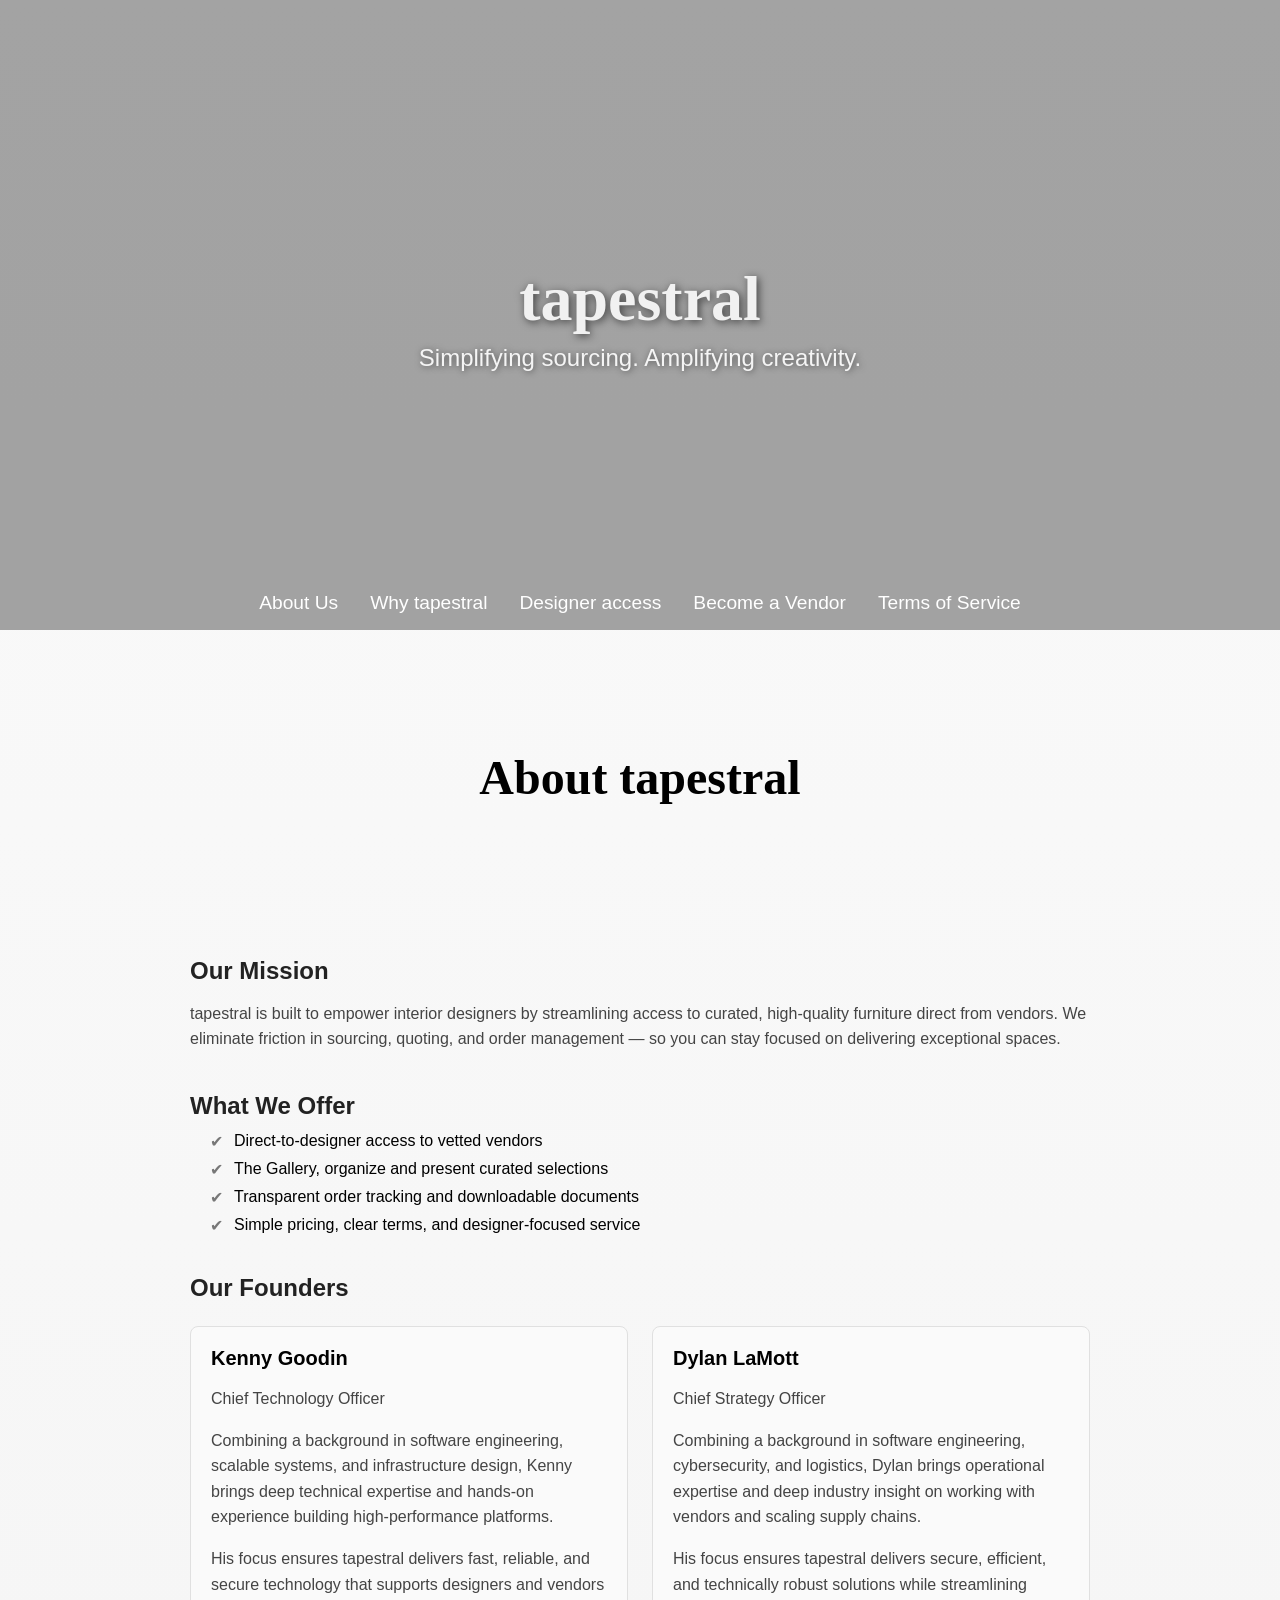
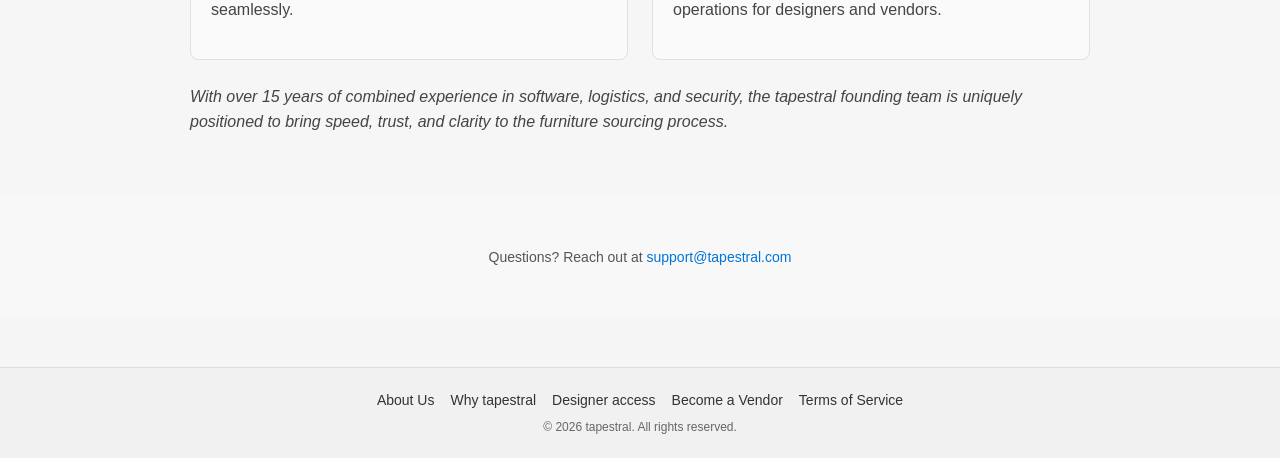
==== about.html @ 0d07706e "update to brand image" ====
<!DOCTYPE html>
<html lang="en">

<head>
    <!-- Google tag (gtag.js) -->
    <script async src="https://www.googletagmanager.com/gtag/js?id=G-4TVK733BFR"></script>
    <script>
        window.dataLayer = window.dataLayer || [];
        function gtag() { dataLayer.push(arguments); }
        gtag('js', new Date());

        gtag('config', 'G-4TVK733BFR');
    </script>
    <title>About Us – tapestral</title>
    <meta charset="UTF-8">
    <meta name="viewport" content="width=device-width, initial-scale=1.0">

    <meta name="description"
        content="Learn more about tapestral’s mission, vision, and the team building a better way for interior designers to source products directly from trusted vendors.">
    <meta name="keywords"
        content="About tapestral, interior design platform, design sourcing, our mission, design startup">
    <meta name="author" content="tapestral">
    <meta name="robots" content="all">
    <link rel="canonical" href="https://tapestral.com/about.html">
    <link rel="icon" href="https://www.tapestral.com/images/favicon.ico">

    <!-- Open Graph -->
    <meta property="og:type" content="website">
    <meta property="og:title" content="About Us – tapestral">
    <meta property="og:description"
        content="We’re building a better sourcing experience for interior designers. Get to know our vision and values.">
    <meta property="og:url" content="https://tapestral.com/about.html">
    <meta property="og:image" content="https://tapestral.com/images/tapestral_brand.png">

    <!-- Twitter -->
    <meta name="twitter:card" content="summary_large_image">
    <meta name="twitter:title" content="About Us – tapestral">
    <meta name="twitter:description" content="We’re building a better sourcing experience for interior designers.">
    <meta name="twitter:image" content="https://tapestral.com/images/tapestral_brand.png">
    <style>
        body {
            font-family: 'Inter', sans-serif;
            margin: 0;
            padding: 0;
            overflow-x: hidden;
        }

        .site-wrapper {
            min-height: 100vh;
            background: linear-gradient(180deg, #fafafa 0%, #f5f5f5 100%);
        }

        main {
            padding-top: 0;
        }

        /* Hero Section */
        .hero-header {
            position: relative;
            height: 70vh;
            background-image: url("images/tapestral_hero_8.png");
            background-size: cover;
            background-position: center;
            background-repeat: no-repeat;
            display: flex;
            justify-content: center;
            align-items: center;
            text-align: center;
        }

        .hero-header::before {
            content: '';
            position: absolute;
            inset: 0;
            background: rgba(0, 0, 0, 0.35);
            z-index: 1;
        }

        .hero-overlay {
            position: relative;
            z-index: 2;
            width: 100%;
            height: 100%;
            display: flex;
            flex-direction: column;
            justify-content: space-between;
            align-items: center;
            padding: 2rem;
            color: white;
            text-align: center;
        }

        .hero-center {
            display: flex;
            flex-direction: column;
            align-items: center;
            justify-content: center;
            flex-grow: 1;
        }

        .hero-title {
            font-family: 'Playfair Display', serif;
            font-size: 4rem;
            font-weight: bold;
            margin-bottom: 0.5rem;
            text-shadow: 2px 2px 8px rgba(0, 0, 0, 0.6);
            color: #f1f1f1;
        }

        .hero-subtitle {
            font-size: 1.5rem;
            font-weight: 400;
            margin: 0;
            color: #f5f5f5;
            text-shadow: 1px 1px 6px rgba(0, 0, 0, 0.5);
            max-width: 800px;
        }

        .hero-title a {
            color: inherit;
            text-decoration: none;
        }

        .hero-title a {
            color: inherit;
            text-decoration: none;
        }

        /* Desktop Nav */
        .hero-nav {
            display: flex;
            gap: 2rem;
            margin-bottom: 1rem;
        }

        .hero-nav a {
            color: white;
            text-decoration: none;
            font-size: 1.2rem;
            font-weight: 500;
            transition: color 0.3s ease;
        }

        .hero-nav a:hover {
            text-decoration: underline;
            color: #ffcc00;
        }

        .hamburger {
            display: none;
            position: absolute;
            top: 2rem;
            right: 2rem;
            width: 28px;
            height: 28px;
            cursor: pointer;
            z-index: 3;
            background: transparent;
            border: none;
            padding: 0;
        }

        .hamburger span {
            position: absolute;
            left: 0;
            width: 100%;
            height: 4px;
            background: white;
            border-radius: 2px;
            transform-origin: center;
            transition: all 0.3s ease;
        }

        .hamburger span:nth-child(1) {
            top: 8px;
        }

        .hamburger span:nth-child(2) {
            top: 16px;
        }

        .hamburger span:nth-child(3) {
            top: 24px;
        }

        .hamburger.active span:nth-child(1) {
            top: 16px;
            transform: rotate(45deg);
        }

        .hamburger.active span:nth-child(2) {
            opacity: 0;
        }

        .hamburger.active span:nth-child(3) {
            top: 16px;
            transform: rotate(-45deg);
        }


        .mobile-nav {
            flex-direction: column;
            position: absolute;
            top: 80px;
            right: 24px;
            background: white;
            padding: 1rem;
            border-radius: 8px;
            box-shadow: 0 4px 12px rgba(0, 0, 0, 0.2);
            z-index: 3;
            max-height: 0;
            overflow: hidden;
            opacity: 0;
            transform: translateY(-10px);
            transition: all 0.3s ease;
            display: flex;
            flex-direction: column;
            gap: 1rem;
        }

        .mobile-nav.open {
            max-height: 500px;
            opacity: 1;
            transform: translateY(0);
        }

        .mobile-nav a {
            color: black;
            text-decoration: none;
            padding: 0.5rem 0;
            font-weight: 500;
        }

        .mobile-nav a:hover {
            text-decoration: underline;
        }

        /* Responsive */
        @media (max-width: 768px) {
            .hero-nav {
                display: none;
            }

            .hamburger {
                display: block;
            }
        }

        /* Footer */
        .footer {
            background-color: #f1f1f1;
            color: #333;
            padding: 24px 16px;
            border-top: 1px solid #ddd;
            margin-top: 48px;
        }

        .footer-content {
            max-width: 1200px;
            margin: 0 auto;
            display: flex;
            flex-direction: column;
            align-items: center;
            text-align: center;
            gap: 12px;
        }

        .footer-links {
            display: flex;
            flex-wrap: wrap;
            gap: 16px;
            justify-content: center;
        }

        .footer-links a {
            color: #333;
            text-decoration: none;
            font-size: 14px;
        }

        .footer-links a:hover {
            text-decoration: underline;
        }

        .footer-copy {
            font-size: 12px;
            color: #666;
        }

        .about-hero {
            padding: 80px 20px;
            text-align: center;
            position: relative;
        }

        .about-hero::before {
            content: '';
            position: absolute;
            inset: 0;
            z-index: 1;
        }

        .about-title {
            position: relative;
            z-index: 2;
            font-family: 'Playfair Display', serif;
            font-size: 48px;
            margin-bottom: 12px;
        }

        .about-tagline {
            position: relative;
            z-index: 2;
            font-size: 18px;
            font-weight: 300;
        }

        .about-content {
            max-width: 900px;
            margin: 60px auto;
            padding: 0 16px;
        }

        .about-text h2 {
            font-size: 24px;
            margin-top: 40px;
            margin-bottom: 12px;
            font-weight: 600;
            color: #222;
        }

        .about-text p {
            font-size: 16px;
            line-height: 1.6;
            color: #444;
        }

        .about-text ul {
            margin-top: 12px;
            padding-left: 20px;
            list-style: none;
        }

        .about-text ul li {
            position: relative;
            padding-left: 24px;
            margin-bottom: 10px;
        }

        .about-text ul li::before {
            content: '✔';
            position: absolute;
            left: 0;
            color: #777;
        }

        .founder-cards {
            display: flex;
            flex-direction: column;
            gap: 24px;
            margin-top: 24px;
        }

        .founder-card {
            background: #fafafa;
            border: 1px solid #e0e0e0;
            padding: 20px;
            border-radius: 8px;
        }

        .founder-card h3 {
            margin: 0;
            font-size: 20px;
        }

        .founder-title {
            font-size: 14px;
            color: #888;
            margin-bottom: 12px;
        }

        .combined-exp {
            margin-top: 24px;
            font-style: italic;
            color: #555;
        }

        .about-footer {
            text-align: center;
            padding: 40px 16px;
            background: #f8f8f8;
            font-size: 14px;
            color: #555;
        }

        .about-footer a {
            color: #0074d9;
            text-decoration: none;
        }

        .about-footer a:hover {
            text-decoration: underline;
        }

        @media(min-width: 768px) {
            .founder-cards {
                flex-direction: row;
            }

            .founder-card {
                flex: 1;
            }
        }
    </style>
</head>

<body>
    <div class="site-wrapper">
        <div class="hero-header">
            <div class="hero-overlay">
                <div class="hero-center">
                    <h1 class="hero-title"><a href="index.html">tapestral</a></h1>
                    <h2 class="hero-subtitle">Simplifying sourcing. Amplifying creativity.</h2>
                </div>

                <!-- Desktop Nav -->
                <nav class="hero-nav">
                    <a href="about.html">About Us</a>
                    <a href="why-tapestral.html">Why tapestral</a>
                    <a href="designer-access.html">Designer access</a>
                    <a href="become-a-vendor.html">Become a Vendor</a>
                    <a href="terms-of-service.html">Terms of Service</a>
                </nav>

                <button class="hamburger" onclick="toggleMenu()">
                    <span></span>
                    <span></span>
                    <span></span>
                </button>
                <nav id="mobileNav" class="mobile-nav">
                    <a href="about.html">About Us</a>
                    <a href="why-tapestral.html">Why tapestral</a>
                    <a href="designer-access.html">Designer access</a>
                    <a href="become-a-vendor.html">Become a Vendor</a>
                    <a href="terms-of-service.html">Terms of Service</a>
                </nav>
            </div>
        </div>

        <!-- About Page Content -->
        <section class="about-hero">
            <h2 class="about-title">About tapestral</h2>
        </section>

        <section class="about-content">
            <div class="about-text">
                <h2>Our Mission</h2>
                <p>
                    tapestral is built to empower interior designers by streamlining access to curated, high-quality
                    furniture direct from vendors.
                    We eliminate friction in sourcing, quoting, and order management — so you can stay focused on
                    delivering exceptional spaces.
                </p>

                <h2>What We Offer</h2>
                <ul>
                    <li>Direct-to-designer access to vetted vendors</li>
                    <li>The Gallery, organize and present curated selections</li>
                    <li>Transparent order tracking and downloadable documents</li>
                    <li>Simple pricing, clear terms, and designer-focused service</li>
                </ul>

                <h2>Our Founders</h2>
                <div class="founder-cards">
                    <div class="founder-card">
                        <h3>Kenny Goodin</h3>
                        <p class="founder-title">Chief Technology Officer</p>
                        <p>
                            Combining a background in software engineering, scalable systems, and infrastructure design,
                            Kenny brings deep technical expertise and hands-on experience building high-performance
                            platforms.
                        </p>
                        <p>
                            His focus ensures tapestral delivers fast, reliable, and secure technology that supports
                            designers and vendors seamlessly.
                        </p>
                    </div>
                    <div class="founder-card">
                        <h3>Dylan LaMott</h3>
                        <p class="founder-title">Chief Strategy Officer</p>
                        <p>
                            Combining a background in software engineering, cybersecurity, and logistics, Dylan brings
                            operational expertise and deep industry insight on working with vendors and scaling supply
                            chains.
                        </p>
                        <p>
                            His focus ensures tapestral delivers secure, efficient, and technically robust solutions
                            while streamlining operations for designers and vendors.
                        </p>
                    </div>
                </div>

                <p class="combined-exp">
                    With over 15 years of combined experience in software, logistics, and security, the tapestral
                    founding team is uniquely positioned
                    to bring speed, trust, and clarity to the furniture sourcing process.
                </p>
            </div>
        </section>

        <section class="about-footer">
            <p>Questions? Reach out at <a href="mailto:support@tapestral.com">support@tapestral.com</a></p>
        </section>
        <footer class="footer">
            <div class="footer-content">
                <div class="footer-links">
                    <a href="about.html">About Us</a>
                    <a href="why-tapestral.html">Why tapestral</a>
                    <a href="designer-access.html">Designer access</a>
                    <a href="become-a-vendor.html">Become a Vendor</a>
                    <a href="terms-of-service.html">Terms of Service</a>
                </div>
                <div class="footer-copy">
                    &copy; <span id="year"></span> tapestral. All rights reserved.
                </div>
            </div>
        </footer>
    </div>
    <script>
        // Year auto-update
        document.getElementById("year").textContent = new Date().getFullYear();

        // Toggle mobile nav
        function toggleMenu() {
            const nav = document.getElementById("mobileNav");
            const burger = document.querySelector(".hamburger");

            nav.classList.toggle("open");
            burger.classList.toggle("active");
        }
    </script>
</body>

</html>
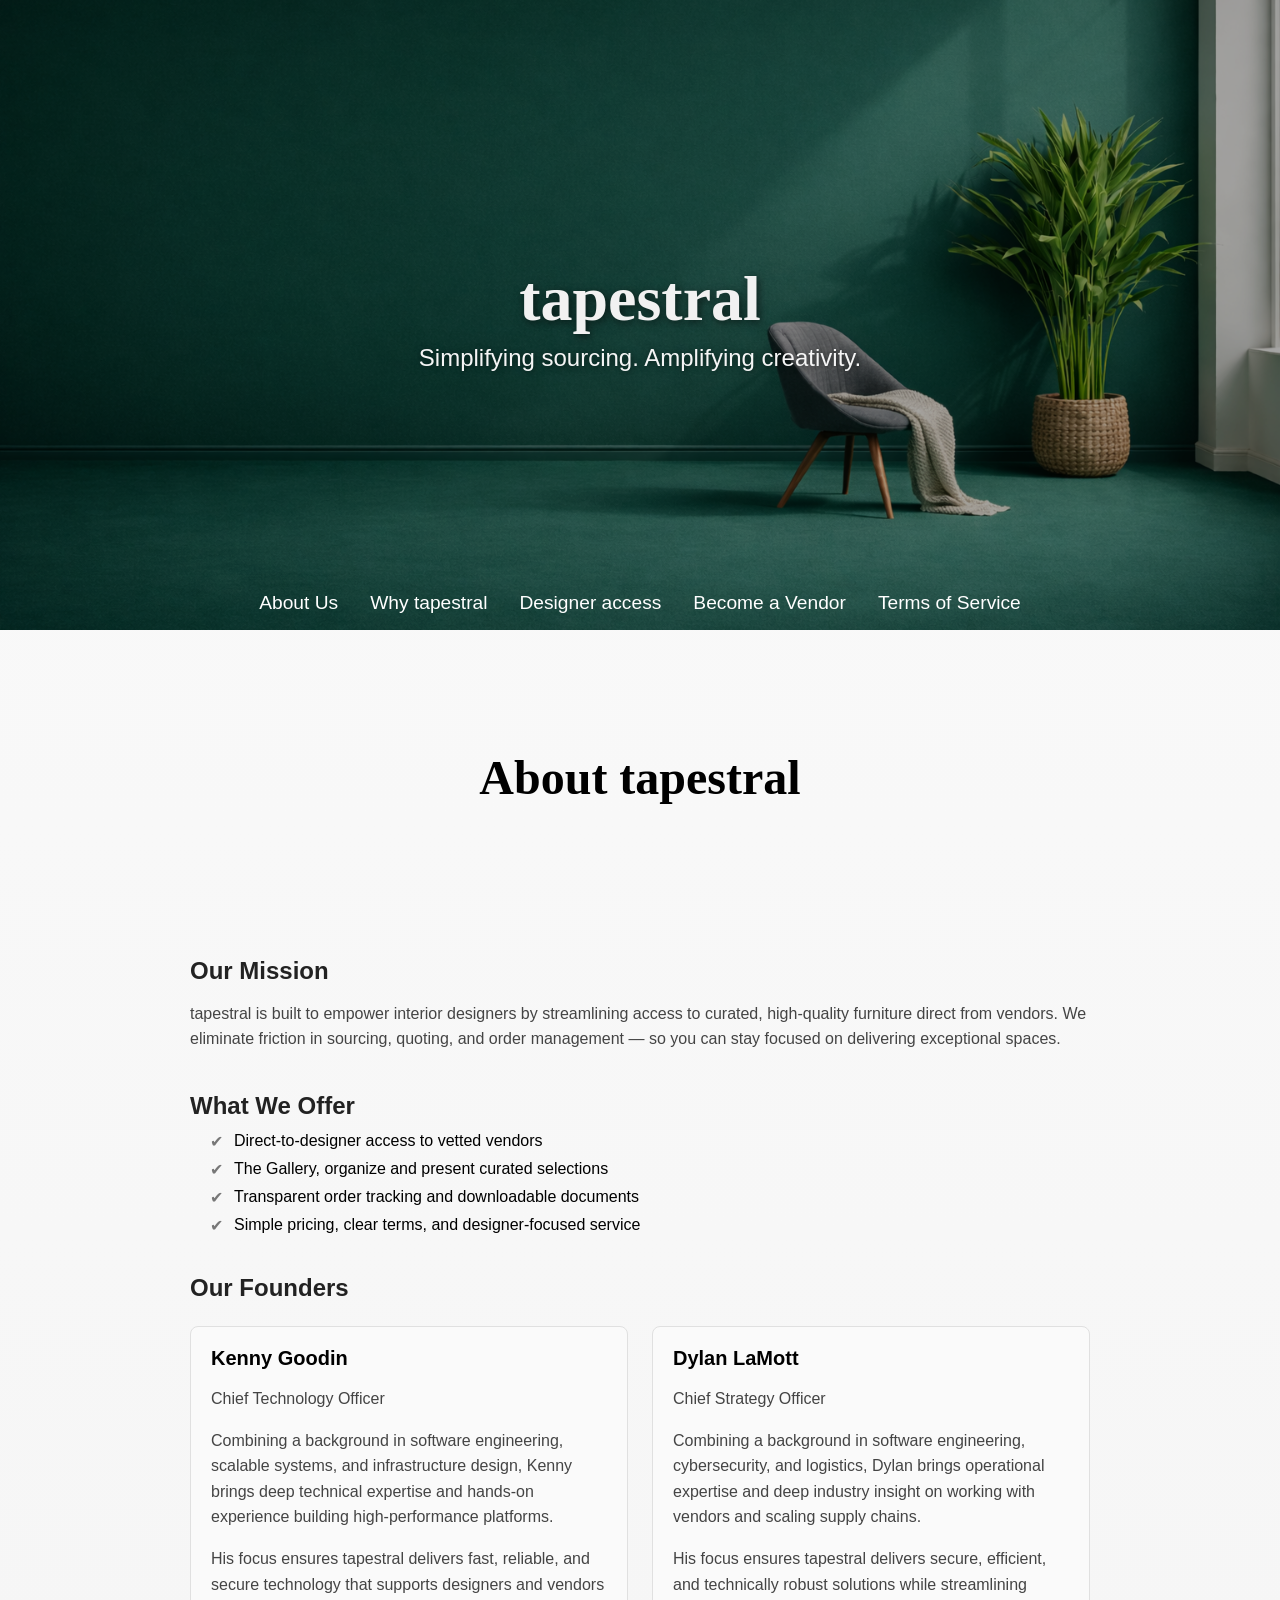
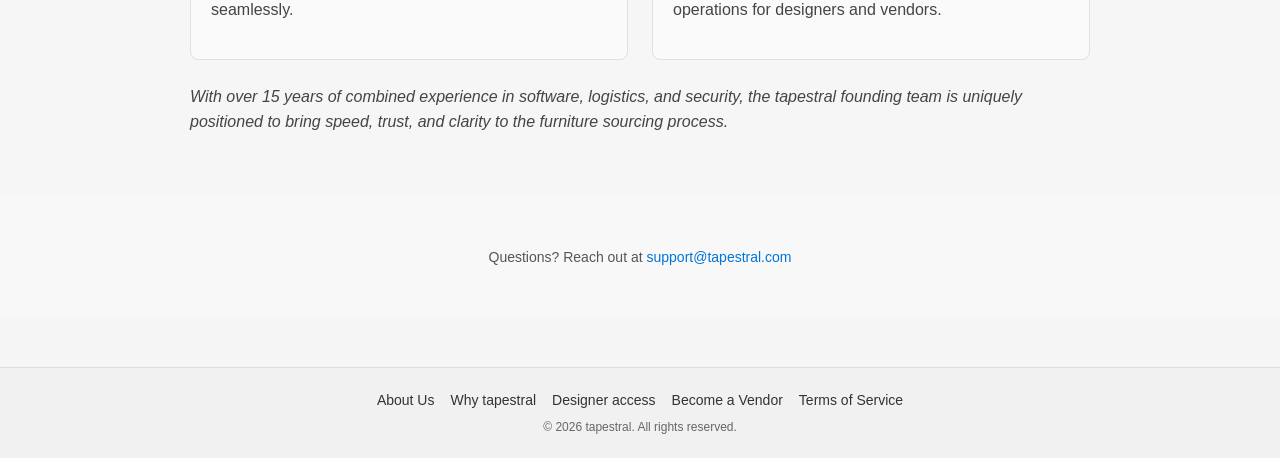
==== commit f29b3b53: "update to brand image" ====
--- a/about.html
+++ b/about.html
@@ -58,7 +58,7 @@
         .hero-header {
             position: relative;
             height: 70vh;
-            background-image: url("images/tapestral_hero_8.png");
+            background-image: url("images/tap_hero_8.png");
             background-size: cover;
             background-position: center;
             background-repeat: no-repeat;
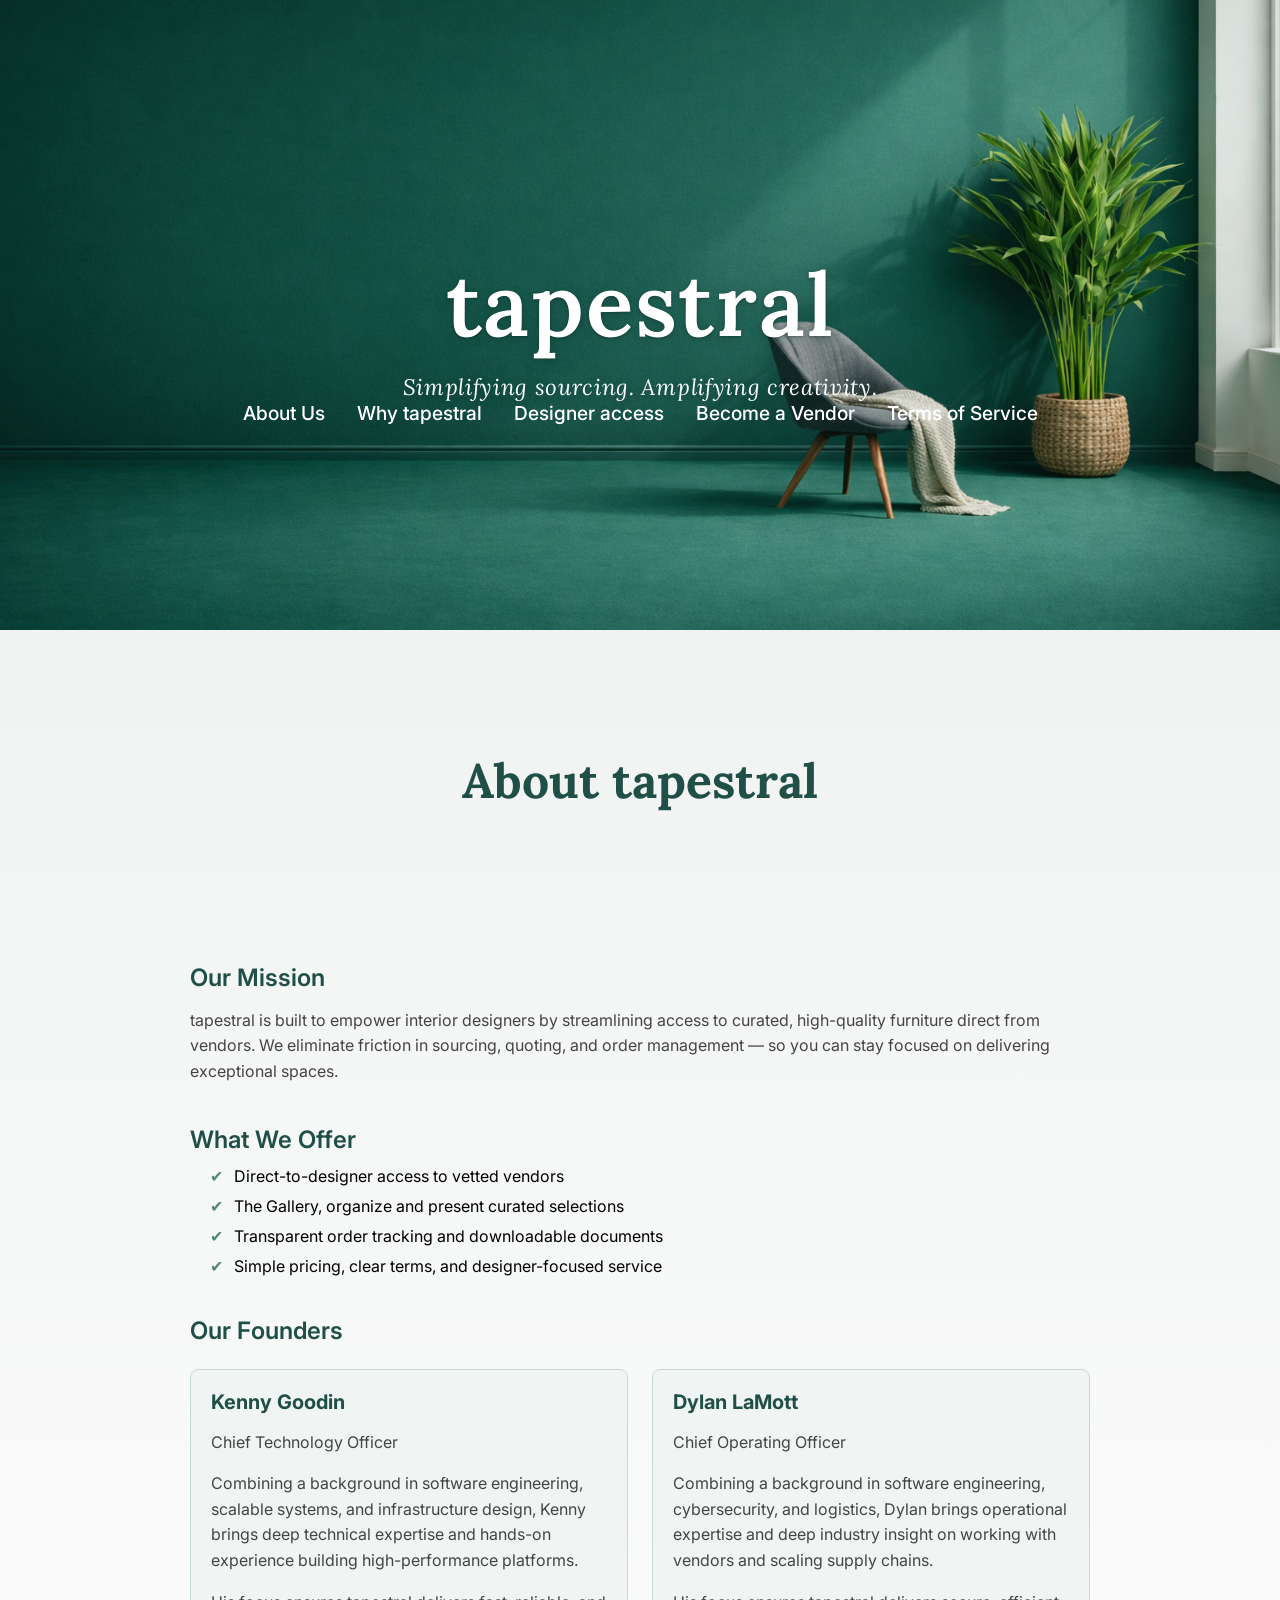
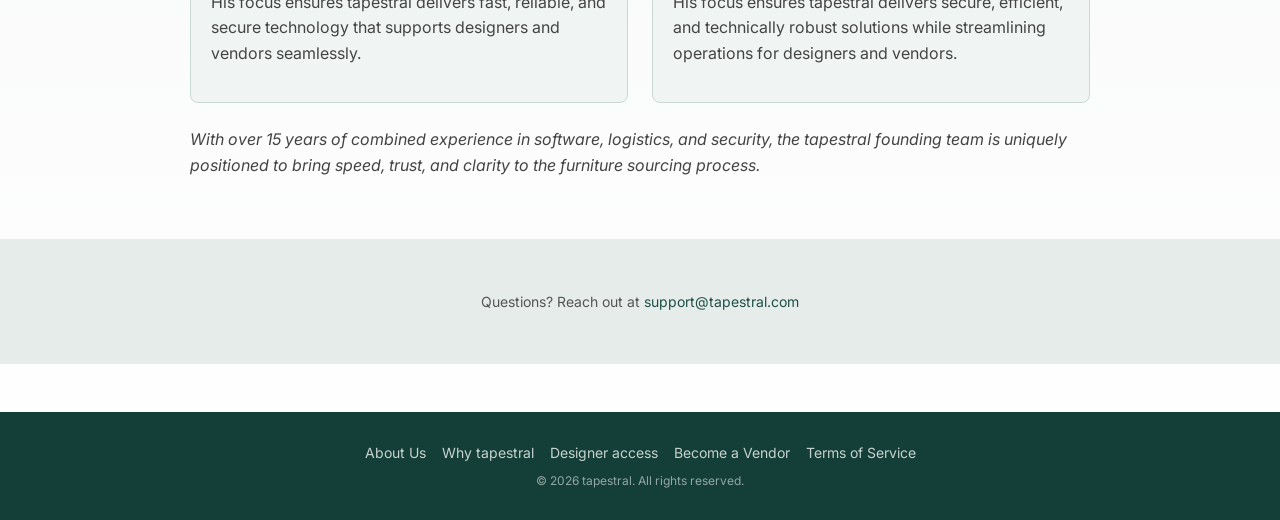
==== commit 303eae1c: "update to brand image" ====
--- a/about.html
+++ b/about.html
@@ -23,6 +23,10 @@
     <meta name="robots" content="all">
     <link rel="canonical" href="https://tapestral.com/about.html">
     <link rel="icon" href="https://www.tapestral.com/images/favicon.ico">
+    <link rel="preconnect" href="https://fonts.googleapis.com">
+    <link rel="preconnect" href="https://fonts.gstatic.com" crossorigin>
+    <link href="https://fonts.googleapis.com/css2?family=Lora:ital,wght@0,400;0,500;0,600;0,700;1,400&family=Inter:wght@300;400;500;600&display=swap" rel="stylesheet">
+    <link rel="stylesheet" href="style.css">
 
     <!-- Open Graph -->
     <meta property="og:type" content="website">
@@ -38,281 +42,22 @@
     <meta name="twitter:description" content="We’re building a better sourcing experience for interior designers.">
     <meta name="twitter:image" content="https://tapestral.com/images/tapestral_brand.png">
     <style>
-        body {
-            font-family: 'Inter', sans-serif;
-            margin: 0;
-            padding: 0;
-            overflow-x: hidden;
-        }
-
-        .site-wrapper {
-            min-height: 100vh;
-            background: linear-gradient(180deg, #fafafa 0%, #f5f5f5 100%);
-        }
-
-        main {
-            padding-top: 0;
-        }
-
-        /* Hero Section */
-        .hero-header {
-            position: relative;
-            height: 70vh;
-            background-image: url("images/tap_hero_8.png");
-            background-size: cover;
-            background-position: center;
-            background-repeat: no-repeat;
-            display: flex;
-            justify-content: center;
-            align-items: center;
-            text-align: center;
-        }
-
-        .hero-header::before {
-            content: '';
-            position: absolute;
-            inset: 0;
-            background: rgba(0, 0, 0, 0.35);
-            z-index: 1;
-        }
-
-        .hero-overlay {
-            position: relative;
-            z-index: 2;
-            width: 100%;
-            height: 100%;
-            display: flex;
-            flex-direction: column;
-            justify-content: space-between;
-            align-items: center;
-            padding: 2rem;
-            color: white;
-            text-align: center;
-        }
-
-        .hero-center {
-            display: flex;
-            flex-direction: column;
-            align-items: center;
-            justify-content: center;
-            flex-grow: 1;
-        }
-
-        .hero-title {
-            font-family: 'Playfair Display', serif;
-            font-size: 4rem;
-            font-weight: bold;
-            margin-bottom: 0.5rem;
-            text-shadow: 2px 2px 8px rgba(0, 0, 0, 0.6);
-            color: #f1f1f1;
-        }
-
-        .hero-subtitle {
-            font-size: 1.5rem;
-            font-weight: 400;
-            margin: 0;
-            color: #f5f5f5;
-            text-shadow: 1px 1px 6px rgba(0, 0, 0, 0.5);
-            max-width: 800px;
-        }
-
-        .hero-title a {
-            color: inherit;
-            text-decoration: none;
-        }
-
-        .hero-title a {
-            color: inherit;
-            text-decoration: none;
-        }
-
-        /* Desktop Nav */
-        .hero-nav {
-            display: flex;
-            gap: 2rem;
-            margin-bottom: 1rem;
-        }
-
-        .hero-nav a {
-            color: white;
-            text-decoration: none;
-            font-size: 1.2rem;
-            font-weight: 500;
-            transition: color 0.3s ease;
-        }
-
-        .hero-nav a:hover {
-            text-decoration: underline;
-            color: #ffcc00;
-        }
-
-        .hamburger {
-            display: none;
-            position: absolute;
-            top: 2rem;
-            right: 2rem;
-            width: 28px;
-            height: 28px;
-            cursor: pointer;
-            z-index: 3;
-            background: transparent;
-            border: none;
-            padding: 0;
-        }
-
-        .hamburger span {
-            position: absolute;
-            left: 0;
-            width: 100%;
-            height: 4px;
-            background: white;
-            border-radius: 2px;
-            transform-origin: center;
-            transition: all 0.3s ease;
-        }
-
-        .hamburger span:nth-child(1) {
-            top: 8px;
-        }
-
-        .hamburger span:nth-child(2) {
-            top: 16px;
-        }
-
-        .hamburger span:nth-child(3) {
-            top: 24px;
-        }
-
-        .hamburger.active span:nth-child(1) {
-            top: 16px;
-            transform: rotate(45deg);
-        }
-
-        .hamburger.active span:nth-child(2) {
-            opacity: 0;
-        }
-
-        .hamburger.active span:nth-child(3) {
-            top: 16px;
-            transform: rotate(-45deg);
-        }
-
-
-        .mobile-nav {
-            flex-direction: column;
-            position: absolute;
-            top: 80px;
-            right: 24px;
-            background: white;
-            padding: 1rem;
-            border-radius: 8px;
-            box-shadow: 0 4px 12px rgba(0, 0, 0, 0.2);
-            z-index: 3;
-            max-height: 0;
-            overflow: hidden;
-            opacity: 0;
-            transform: translateY(-10px);
-            transition: all 0.3s ease;
-            display: flex;
-            flex-direction: column;
-            gap: 1rem;
-        }
-
-        .mobile-nav.open {
-            max-height: 500px;
-            opacity: 1;
-            transform: translateY(0);
-        }
-
-        .mobile-nav a {
-            color: black;
-            text-decoration: none;
-            padding: 0.5rem 0;
-            font-weight: 500;
-        }
-
-        .mobile-nav a:hover {
-            text-decoration: underline;
-        }
-
-        /* Responsive */
-        @media (max-width: 768px) {
-            .hero-nav {
-                display: none;
-            }
-
-            .hamburger {
-                display: block;
-            }
-        }
-
-        /* Footer */
-        .footer {
-            background-color: #f1f1f1;
-            color: #333;
-            padding: 24px 16px;
-            border-top: 1px solid #ddd;
-            margin-top: 48px;
-        }
-
-        .footer-content {
-            max-width: 1200px;
-            margin: 0 auto;
-            display: flex;
-            flex-direction: column;
-            align-items: center;
-            text-align: center;
-            gap: 12px;
-        }
-
-        .footer-links {
-            display: flex;
-            flex-wrap: wrap;
-            gap: 16px;
-            justify-content: center;
-        }
-
-        .footer-links a {
-            color: #333;
-            text-decoration: none;
-            font-size: 14px;
-        }
-
-        .footer-links a:hover {
-            text-decoration: underline;
-        }
-
-        .footer-copy {
-            font-size: 12px;
-            color: #666;
-        }
-
         .about-hero {
             padding: 80px 20px;
             text-align: center;
-            position: relative;
-        }
-
-        .about-hero::before {
-            content: '';
-            position: absolute;
-            inset: 0;
-            z-index: 1;
         }
 
         .about-title {
-            position: relative;
-            z-index: 2;
-            font-family: 'Playfair Display', serif;
+            font-family: 'Lora', serif;
             font-size: 48px;
             margin-bottom: 12px;
+            color: #1f4f47;
         }
 
         .about-tagline {
-            position: relative;
-            z-index: 2;
             font-size: 18px;
             font-weight: 300;
+            color: #555;
         }
 
         .about-content {
@@ -326,7 +71,7 @@
             margin-top: 40px;
             margin-bottom: 12px;
             font-weight: 600;
-            color: #222;
+            color: #1f4f47;
         }
 
         .about-text p {
@@ -351,7 +96,7 @@
             content: '✔';
             position: absolute;
             left: 0;
-            color: #777;
+            color: #52877D;
         }
 
         .founder-cards {
@@ -362,8 +107,8 @@
         }
 
         .founder-card {
-            background: #fafafa;
-            border: 1px solid #e0e0e0;
+            background: #f0f5f3;
+            border: 1px solid #c8d9d5;
             padding: 20px;
             border-radius: 8px;
         }
@@ -371,11 +116,12 @@
         .founder-card h3 {
             margin: 0;
             font-size: 20px;
+            color: #1f4f47;
         }
 
         .founder-title {
             font-size: 14px;
-            color: #888;
+            color: #52877D;
             margin-bottom: 12px;
         }
 
@@ -388,13 +134,13 @@
         .about-footer {
             text-align: center;
             padding: 40px 16px;
-            background: #f8f8f8;
+            background: #E6ECE9;
             font-size: 14px;
             color: #555;
         }
 
         .about-footer a {
-            color: #0074d9;
+            color: #1f4f47;
             text-decoration: none;
         }
 
@@ -487,7 +233,7 @@
                     </div>
                     <div class="founder-card">
                         <h3>Dylan LaMott</h3>
-                        <p class="founder-title">Chief Strategy Officer</p>
+                        <p class="founder-title">Chief Operating Officer</p>
                         <p>
                             Combining a background in software engineering, cybersecurity, and logistics, Dylan brings
                             operational expertise and deep industry insight on working with vendors and scaling supply
--- a/style.css
+++ b/style.css
@@ -0,0 +1,304 @@
+/* ============================
+   Tapestral – Global Styles
+   ============================ */
+
+/* Base */
+body {
+    font-family: 'Inter', sans-serif;
+    margin: 0;
+    padding: 0;
+    overflow-x: hidden;
+}
+
+.site-wrapper {
+    min-height: 100vh;
+    background: linear-gradient(180deg, #E6ECE9 0%, #F2F5F3 40%, #ffffff 100%);
+}
+
+main {
+    padding-top: 0;
+}
+
+/* ============================
+   Hero Section
+   ============================ */
+
+.hero-header {
+    position: relative;
+    min-height: 70vh;
+    background-image: url("images/tap_hero_8.png");
+    background-size: cover;
+    background-position: center;
+    background-repeat: no-repeat;
+    display: flex;
+    justify-content: center;
+    align-items: center;
+    text-align: center;
+    filter: brightness(1.04) saturate(1.02);
+}
+
+.hero-header::before {
+    content: '';
+    position: absolute;
+    inset: 0;
+    background: rgba(20, 63, 56, 0.15);
+    z-index: 1;
+}
+
+.hero-overlay {
+    position: relative;
+    z-index: 2;
+    width: 100%;
+    height: 100%;
+    display: flex;
+    flex-direction: column;
+    justify-content: space-between;
+    align-items: center;
+    padding: 2rem;
+    color: white;
+    text-align: center;
+}
+
+.hero-center {
+    display: flex;
+    flex-direction: column;
+    align-items: center;
+    justify-content: center;
+    flex-grow: 1;
+}
+
+.hero-title {
+    font-family: 'Lora', serif;
+    font-size: clamp(3rem, 8vw, 5.5rem);
+    font-weight: 600;
+    margin-bottom: 0.75rem;
+    letter-spacing: 0.02em;
+    text-shadow: 0 2px 12px rgba(20, 63, 56, 0.5), 0 1px 3px rgba(0, 0, 0, 0.3);
+    color: #ffffff;
+}
+
+.hero-subtitle {
+    font-family: 'Lora', serif;
+    font-size: clamp(1rem, 2.5vw, 1.4rem);
+    font-weight: 400;
+    font-style: italic;
+    margin: 0;
+    color: #f0f5f3;
+    text-shadow: 0 1px 6px rgba(20, 63, 56, 0.4);
+    max-width: 600px;
+    letter-spacing: 0.03em;
+}
+
+.hero-title a {
+    color: inherit;
+    text-decoration: none;
+}
+
+/* ============================
+   Navigation
+   ============================ */
+
+.hero-nav {
+    display: flex;
+    gap: 2rem;
+    margin-bottom: 1rem;
+}
+
+.hero-nav a {
+    color: white;
+    text-decoration: none;
+    font-size: 1.2rem;
+    font-weight: 500;
+    transition: color 0.3s ease;
+}
+
+.hero-nav a:hover {
+    text-decoration: underline;
+    color: #E6ECE9;
+}
+
+.hamburger {
+    display: none;
+    position: absolute;
+    top: 2rem;
+    right: 2rem;
+    width: 28px;
+    height: 28px;
+    cursor: pointer;
+    z-index: 3;
+    background: transparent;
+    border: none;
+    padding: 0;
+}
+
+.hamburger span {
+    position: absolute;
+    left: 0;
+    width: 100%;
+    height: 4px;
+    background: white;
+    border-radius: 2px;
+    transform-origin: center;
+    transition: all 0.3s ease;
+}
+
+.hamburger span:nth-child(1) { top: 8px; }
+.hamburger span:nth-child(2) { top: 16px; }
+.hamburger span:nth-child(3) { top: 24px; }
+
+.hamburger.active span:nth-child(1) {
+    top: 16px;
+    transform: rotate(45deg);
+}
+
+.hamburger.active span:nth-child(2) {
+    opacity: 0;
+}
+
+.hamburger.active span:nth-child(3) {
+    top: 16px;
+    transform: rotate(-45deg);
+}
+
+.mobile-nav {
+    flex-direction: column;
+    position: absolute;
+    top: 80px;
+    right: 24px;
+    background: #1f4f47;
+    padding: 1rem;
+    border-radius: 8px;
+    box-shadow: 0 4px 16px rgba(20, 63, 56, 0.4);
+    z-index: 3;
+    max-height: 0;
+    overflow: hidden;
+    opacity: 0;
+    transform: translateY(-10px);
+    transition: all 0.3s ease;
+    display: flex;
+    flex-direction: column;
+    gap: 1rem;
+}
+
+.mobile-nav.open {
+    max-height: 500px;
+    opacity: 1;
+    transform: translateY(0);
+}
+
+.mobile-nav a {
+    color: #E6ECE9;
+    text-decoration: none;
+    padding: 0.5rem 0;
+    font-weight: 500;
+}
+
+.mobile-nav a:hover {
+    color: #ffffff;
+    text-decoration: underline;
+}
+
+@media (max-width: 768px) {
+    .hero-nav {
+        display: none;
+    }
+
+    .hamburger {
+        display: block;
+    }
+}
+
+/* ============================
+   Shared Components
+   ============================ */
+
+.highlight-box {
+    background: #f0f5f3;
+    border: 1px solid #c8d9d5;
+    border-radius: 8px;
+    padding: 20px;
+    margin: 20px 0;
+}
+
+.highlight-box h3 {
+    margin-top: 0;
+    font-size: 20px;
+    color: #1f4f47;
+}
+
+.highlight-box ul {
+    margin: 12px 0 0;
+    padding-left: 20px;
+}
+
+.highlight-box ul li {
+    margin-bottom: 10px;
+    color: #555;
+}
+
+.cta-section {
+    text-align: center;
+    padding: 3rem 2rem;
+    background: transparent;
+}
+
+.cta-button {
+    display: inline-block;
+    background: #1f4f47;
+    color: white;
+    padding: 1rem 2rem;
+    border-radius: 8px;
+    text-decoration: none;
+    font-weight: 600;
+    transition: background 0.3s ease;
+}
+
+.cta-button:hover {
+    background: #143f38;
+}
+
+/* ============================
+   Footer
+   ============================ */
+
+.footer {
+    background-color: #143f38;
+    color: #E6ECE9;
+    padding: 32px 16px;
+    margin-top: 48px;
+}
+
+.footer-content {
+    max-width: 1200px;
+    margin: 0 auto;
+    display: flex;
+    flex-direction: column;
+    align-items: center;
+    text-align: center;
+    gap: 12px;
+}
+
+.footer-links {
+    display: flex;
+    flex-wrap: wrap;
+    gap: 16px;
+    justify-content: center;
+}
+
+.footer-links a {
+    color: #E6ECE9;
+    text-decoration: none;
+    font-size: 14px;
+    opacity: 0.85;
+}
+
+.footer-links a:hover {
+    text-decoration: underline;
+    opacity: 1;
+}
+
+.footer-copy {
+    font-size: 12px;
+    color: #E6ECE9;
+    opacity: 0.6;
+}
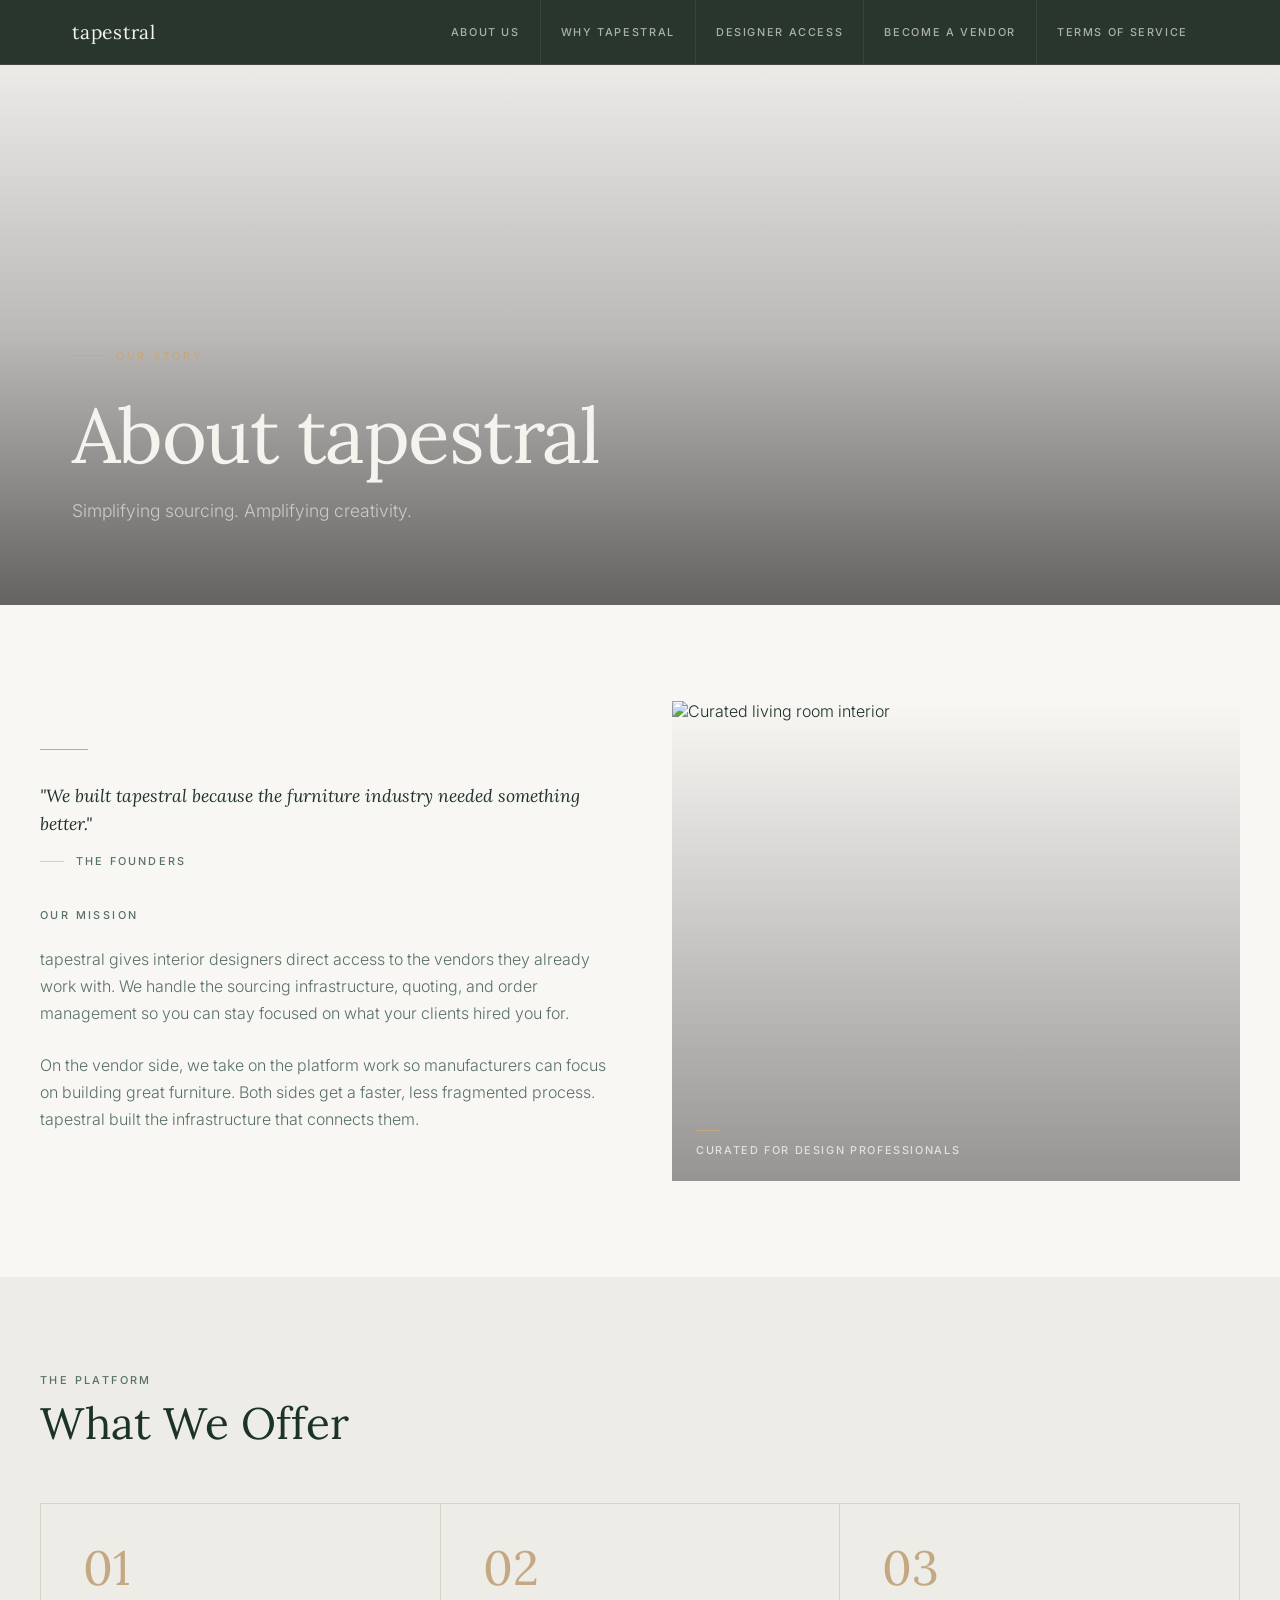
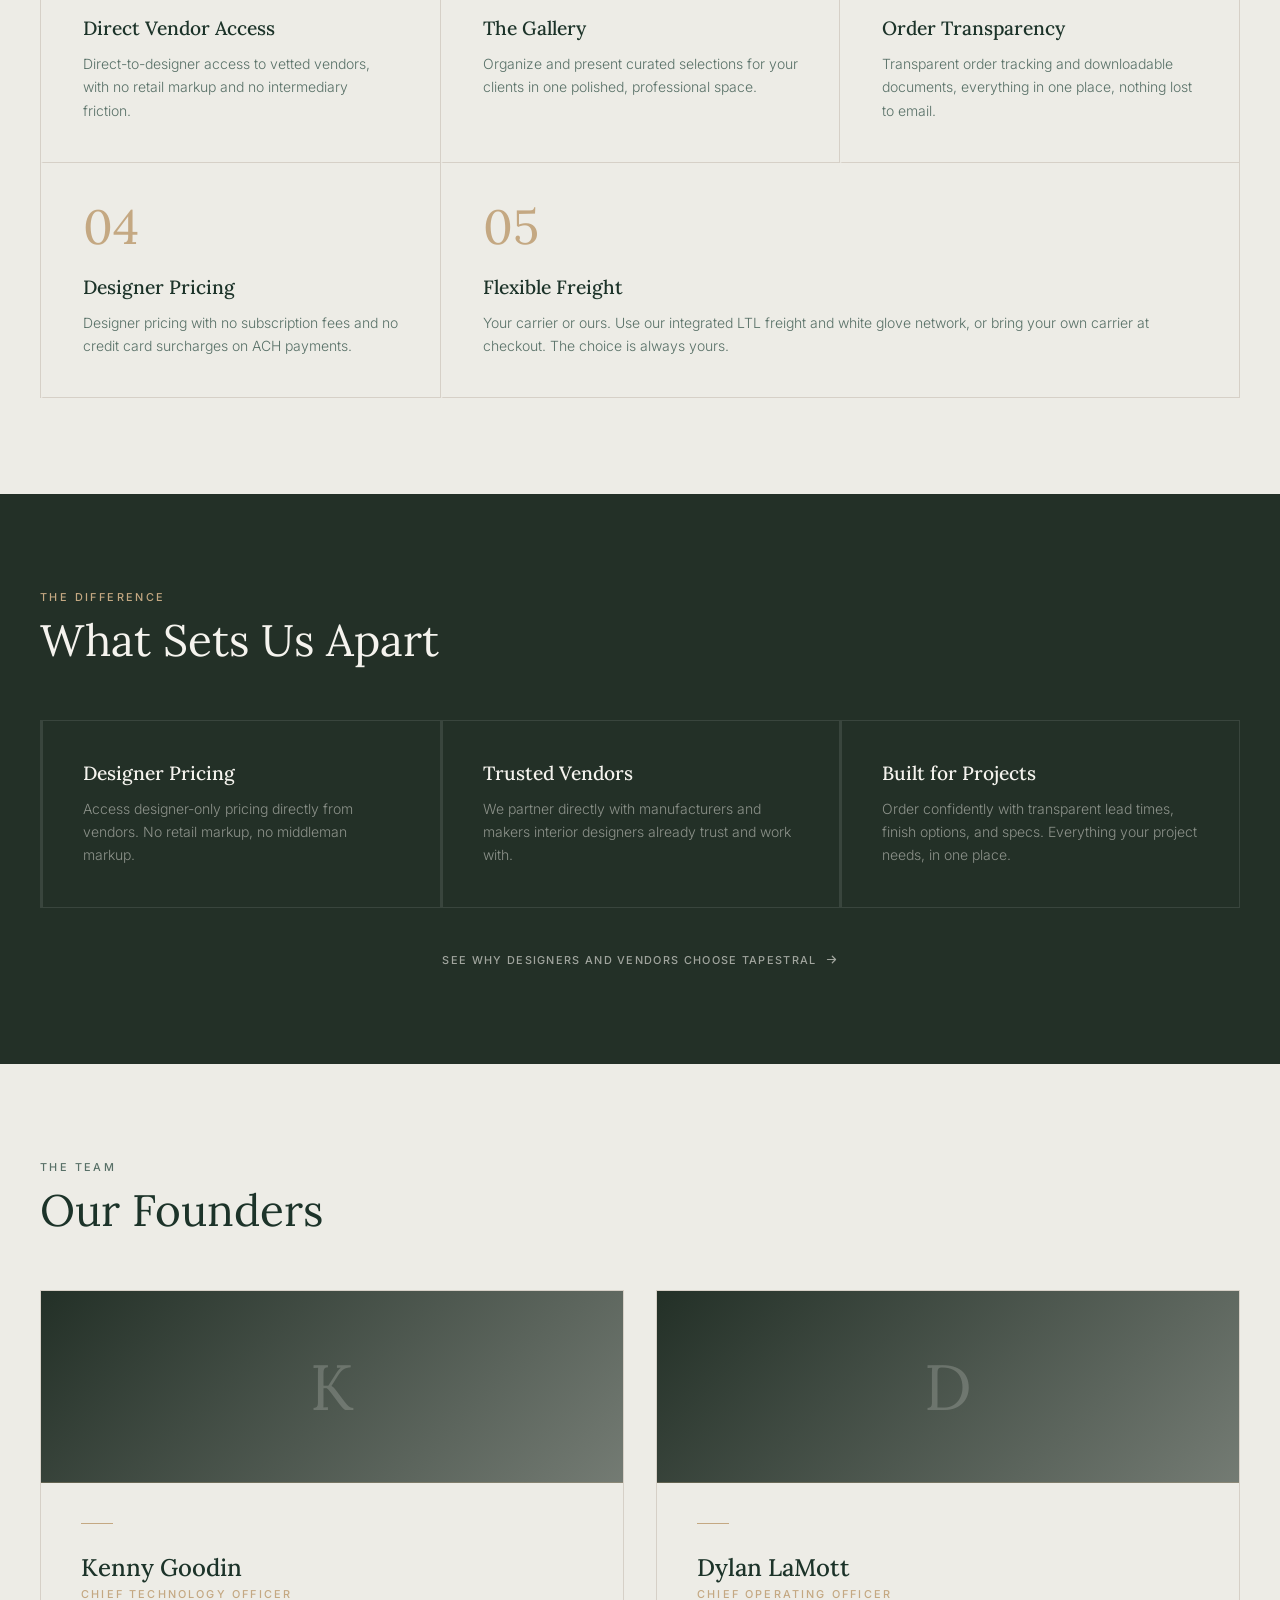
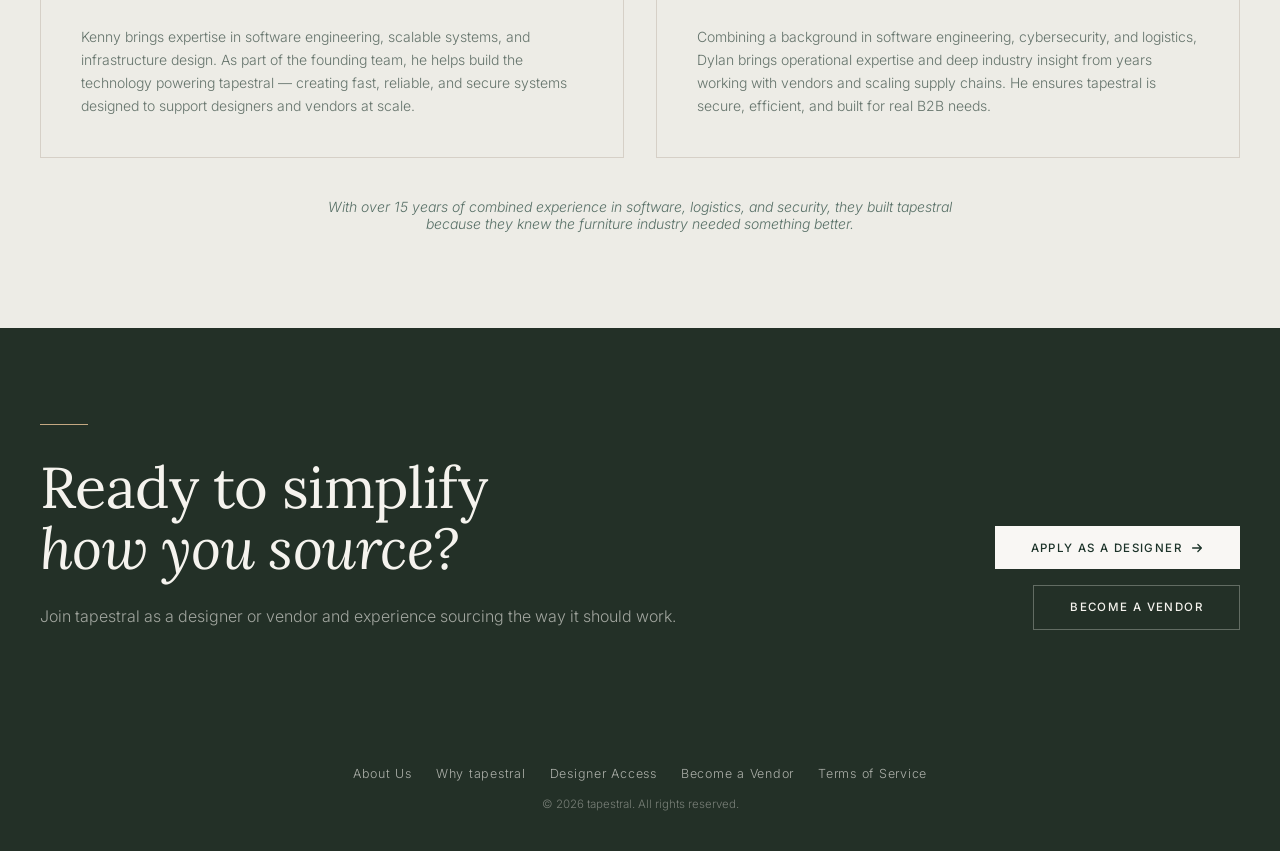
==== commit 9648ab18: "make the site look like the platform" ====
--- a/about.html
+++ b/about.html
@@ -1,6 +1,5 @@
 <!DOCTYPE html>
 <html lang="en">
-
 <head>
     <!-- Google tag (gtag.js) -->
     <script async src="https://www.googletagmanager.com/gtag/js?id=G-4TVK733BFR"></script>
@@ -8,283 +7,269 @@
         window.dataLayer = window.dataLayer || [];
         function gtag() { dataLayer.push(arguments); }
         gtag('js', new Date());
-
         gtag('config', 'G-4TVK733BFR');
     </script>
+
     <title>About Us – tapestral</title>
     <meta charset="UTF-8">
     <meta name="viewport" content="width=device-width, initial-scale=1.0">
-
-    <meta name="description"
-        content="Learn more about tapestral’s mission, vision, and the team building a better way for interior designers to source products directly from trusted vendors.">
-    <meta name="keywords"
-        content="About tapestral, interior design platform, design sourcing, our mission, design startup">
+    <meta name="description" content="Learn about tapestral's mission to empower interior designers with direct vendor access, designer pricing, and simplified sourcing.">
     <meta name="author" content="tapestral">
     <meta name="robots" content="all">
     <link rel="canonical" href="https://tapestral.com/about.html">
     <link rel="icon" href="https://www.tapestral.com/images/favicon.ico">
     <link rel="preconnect" href="https://fonts.googleapis.com">
     <link rel="preconnect" href="https://fonts.gstatic.com" crossorigin>
-    <link href="https://fonts.googleapis.com/css2?family=Lora:ital,wght@0,400;0,500;0,600;0,700;1,400&family=Inter:wght@300;400;500;600&display=swap" rel="stylesheet">
-    <link rel="stylesheet" href="style.css">
-
-    <!-- Open Graph -->
+    <link href="https://fonts.googleapis.com/css2?family=Lora:ital,wght@0,400;0,500;0,600;1,400&family=Inter:wght@300;400;500;600&display=swap" rel="stylesheet">
+
     <meta property="og:type" content="website">
     <meta property="og:title" content="About Us – tapestral">
-    <meta property="og:description"
-        content="We’re building a better sourcing experience for interior designers. Get to know our vision and values.">
+    <meta property="og:description" content="We're building a better sourcing experience for interior designers. Get to know our vision and values.">
     <meta property="og:url" content="https://tapestral.com/about.html">
     <meta property="og:image" content="https://tapestral.com/images/tapestral_brand.png">
 
-    <!-- Twitter -->
     <meta name="twitter:card" content="summary_large_image">
     <meta name="twitter:title" content="About Us – tapestral">
-    <meta name="twitter:description" content="We’re building a better sourcing experience for interior designers.">
+    <meta name="twitter:description" content="We're building a better sourcing experience for interior designers.">
     <meta name="twitter:image" content="https://tapestral.com/images/tapestral_brand.png">
-    <style>
-        .about-hero {
-            padding: 80px 20px;
-            text-align: center;
-        }
-
-        .about-title {
-            font-family: 'Lora', serif;
-            font-size: 48px;
-            margin-bottom: 12px;
-            color: #1f4f47;
-        }
-
-        .about-tagline {
-            font-size: 18px;
-            font-weight: 300;
-            color: #555;
-        }
-
-        .about-content {
-            max-width: 900px;
-            margin: 60px auto;
-            padding: 0 16px;
-        }
-
-        .about-text h2 {
-            font-size: 24px;
-            margin-top: 40px;
-            margin-bottom: 12px;
-            font-weight: 600;
-            color: #1f4f47;
-        }
-
-        .about-text p {
-            font-size: 16px;
-            line-height: 1.6;
-            color: #444;
-        }
-
-        .about-text ul {
-            margin-top: 12px;
-            padding-left: 20px;
-            list-style: none;
-        }
-
-        .about-text ul li {
-            position: relative;
-            padding-left: 24px;
-            margin-bottom: 10px;
-        }
-
-        .about-text ul li::before {
-            content: '✔';
-            position: absolute;
-            left: 0;
-            color: #52877D;
-        }
-
-        .founder-cards {
-            display: flex;
-            flex-direction: column;
-            gap: 24px;
-            margin-top: 24px;
-        }
-
-        .founder-card {
-            background: #f0f5f3;
-            border: 1px solid #c8d9d5;
-            padding: 20px;
-            border-radius: 8px;
-        }
-
-        .founder-card h3 {
-            margin: 0;
-            font-size: 20px;
-            color: #1f4f47;
-        }
-
-        .founder-title {
-            font-size: 14px;
-            color: #52877D;
-            margin-bottom: 12px;
-        }
-
-        .combined-exp {
-            margin-top: 24px;
-            font-style: italic;
-            color: #555;
-        }
-
-        .about-footer {
-            text-align: center;
-            padding: 40px 16px;
-            background: #E6ECE9;
-            font-size: 14px;
-            color: #555;
-        }
-
-        .about-footer a {
-            color: #1f4f47;
-            text-decoration: none;
-        }
-
-        .about-footer a:hover {
-            text-decoration: underline;
-        }
-
-        @media(min-width: 768px) {
-            .founder-cards {
-                flex-direction: row;
-            }
-
-            .founder-card {
-                flex: 1;
-            }
-        }
-    </style>
+
+    <link rel="stylesheet" href="style.css">
 </head>
 
 <body>
-    <div class="site-wrapper">
-        <div class="hero-header">
-            <div class="hero-overlay">
-                <div class="hero-center">
-                    <h1 class="hero-title"><a href="index.html">tapestral</a></h1>
-                    <h2 class="hero-subtitle">Simplifying sourcing. Amplifying creativity.</h2>
-                </div>
-
-                <!-- Desktop Nav -->
-                <nav class="hero-nav">
-                    <a href="about.html">About Us</a>
-                    <a href="why-tapestral.html">Why tapestral</a>
-                    <a href="designer-access.html">Designer access</a>
-                    <a href="become-a-vendor.html">Become a Vendor</a>
-                    <a href="terms-of-service.html">Terms of Service</a>
-                </nav>
-
-                <button class="hamburger" onclick="toggleMenu()">
-                    <span></span>
-                    <span></span>
-                    <span></span>
-                </button>
-                <nav id="mobileNav" class="mobile-nav">
-                    <a href="about.html">About Us</a>
-                    <a href="why-tapestral.html">Why tapestral</a>
-                    <a href="designer-access.html">Designer access</a>
-                    <a href="become-a-vendor.html">Become a Vendor</a>
-                    <a href="terms-of-service.html">Terms of Service</a>
-                </nav>
-            </div>
-        </div>
-
-        <!-- About Page Content -->
-        <section class="about-hero">
-            <h2 class="about-title">About tapestral</h2>
-        </section>
-
-        <section class="about-content">
-            <div class="about-text">
-                <h2>Our Mission</h2>
-                <p>
-                    tapestral is built to empower interior designers by streamlining access to curated, high-quality
-                    furniture direct from vendors.
-                    We eliminate friction in sourcing, quoting, and order management — so you can stay focused on
-                    delivering exceptional spaces.
-                </p>
-
-                <h2>What We Offer</h2>
-                <ul>
-                    <li>Direct-to-designer access to vetted vendors</li>
-                    <li>The Gallery, organize and present curated selections</li>
-                    <li>Transparent order tracking and downloadable documents</li>
-                    <li>Simple pricing, clear terms, and designer-focused service</li>
-                </ul>
-
-                <h2>Our Founders</h2>
-                <div class="founder-cards">
-                    <div class="founder-card">
-                        <h3>Kenny Goodin</h3>
-                        <p class="founder-title">Chief Technology Officer</p>
-                        <p>
-                            Combining a background in software engineering, scalable systems, and infrastructure design,
-                            Kenny brings deep technical expertise and hands-on experience building high-performance
-                            platforms.
-                        </p>
-                        <p>
-                            His focus ensures tapestral delivers fast, reliable, and secure technology that supports
-                            designers and vendors seamlessly.
-                        </p>
-                    </div>
-                    <div class="founder-card">
-                        <h3>Dylan LaMott</h3>
-                        <p class="founder-title">Chief Operating Officer</p>
-                        <p>
-                            Combining a background in software engineering, cybersecurity, and logistics, Dylan brings
-                            operational expertise and deep industry insight on working with vendors and scaling supply
-                            chains.
-                        </p>
-                        <p>
-                            His focus ensures tapestral delivers secure, efficient, and technically robust solutions
-                            while streamlining operations for designers and vendors.
-                        </p>
-                    </div>
-                </div>
-
-                <p class="combined-exp">
-                    With over 15 years of combined experience in software, logistics, and security, the tapestral
-                    founding team is uniquely positioned
-                    to bring speed, trust, and clarity to the furniture sourcing process.
-                </p>
-            </div>
-        </section>
-
-        <section class="about-footer">
-            <p>Questions? Reach out at <a href="mailto:support@tapestral.com">support@tapestral.com</a></p>
-        </section>
-        <footer class="footer">
-            <div class="footer-content">
-                <div class="footer-links">
-                    <a href="about.html">About Us</a>
-                    <a href="why-tapestral.html">Why tapestral</a>
-                    <a href="designer-access.html">Designer access</a>
-                    <a href="become-a-vendor.html">Become a Vendor</a>
-                    <a href="terms-of-service.html">Terms of Service</a>
-                </div>
-                <div class="footer-copy">
-                    &copy; <span id="year"></span> tapestral. All rights reserved.
-                </div>
-            </div>
-        </footer>
-    </div>
-    <script>
-        // Year auto-update
-        document.getElementById("year").textContent = new Date().getFullYear();
-
-        // Toggle mobile nav
-        function toggleMenu() {
-            const nav = document.getElementById("mobileNav");
-            const burger = document.querySelector(".hamburger");
-
-            nav.classList.toggle("open");
-            burger.classList.toggle("active");
-        }
-    </script>
+
+<!-- ── Navigation ────────────────────────────────────────── -->
+<nav class="nav">
+    <div class="nav-inner">
+        <a href="index.html" class="nav-logo">tapestral</a>
+        <div class="nav-links">
+            <a href="about.html">About Us</a>
+            <a href="why-tapestral.html">Why tapestral</a>
+            <a href="designer-access.html">Designer Access</a>
+            <a href="become-a-vendor.html">Become a Vendor</a>
+            <a href="terms-of-service.html">Terms of Service</a>
+        </div>
+        <button class="hamburger" onclick="toggleMenu()" aria-label="Toggle menu">
+            <span></span><span></span><span></span>
+        </button>
+        <nav id="mobileNav" class="mobile-nav">
+            <a href="about.html">About Us</a>
+            <a href="why-tapestral.html">Why tapestral</a>
+            <a href="designer-access.html">Designer Access</a>
+            <a href="become-a-vendor.html">Become a Vendor</a>
+            <a href="terms-of-service.html">Terms of Service</a>
+        </nav>
+    </div>
+</nav>
+
+<!-- ── Hero ──────────────────────────────────────────────── -->
+<section class="page-hero">
+    <div class="page-hero-bg"></div>
+    <div class="hero-gradient"></div>
+    <div class="page-hero-content">
+        <div class="eyebrow">
+            <div class="eyebrow-line"></div>
+            <span class="eyebrow-text">Our story</span>
+        </div>
+        <h1 class="page-title">About tapestral</h1>
+        <p class="page-subtitle">Simplifying sourcing. Amplifying creativity.</p>
+    </div>
+</section>
+
+<!-- ── Mission ───────────────────────────────────────────── -->
+<section class="section bg-light">
+    <div class="section-inner">
+        <div class="split">
+            <div class="split-text will-reveal">
+                <div class="bronze-rule"></div>
+                <p class="pull-quote">"We built tapestral because the furniture industry needed something better."</p>
+                <div class="pull-quote-attr">
+                    <div class="pull-quote-attr-line"></div>
+                    <span class="pull-quote-attr-label">The founders</span>
+                </div>
+
+                <div class="mt-md">
+                    <span class="section-label">Our Mission</span>
+                    <p class="section-body mt-sm">
+                        tapestral gives interior designers direct access to the vendors they already work with.
+                        We handle the sourcing infrastructure, quoting, and order management so you can stay
+                        focused on what your clients hired you for.
+                    </p>
+                    <p class="section-body mt-sm">
+                        On the vendor side, we take on the platform work so manufacturers can focus on building
+                        great furniture. Both sides get a faster, less fragmented process. tapestral built the
+                        infrastructure that connects them.
+                    </p>
+                </div>
+            </div>
+
+            <div class="split-img will-reveal">
+                <img src="https://imagedelivery.net/a9bS_LVGRX_Wz4G6Q07rzw/13b23951-0c64-42fd-7967-18c31b584a00/width=1200,quality=85" alt="Curated living room interior" loading="lazy">
+                <div class="split-img-overlay"></div>
+                <div class="split-img-caption">
+                    <div class="split-img-caption-rule"></div>
+                    <p>Curated for design professionals</p>
+                </div>
+            </div>
+        </div>
+    </div>
+</section>
+
+<!-- ── What We Offer ─────────────────────────────────────── -->
+<section class="section bg-muted-bg">
+    <div class="section-inner">
+        <div class="section-header will-reveal">
+            <span class="section-label">The platform</span>
+            <h2 class="section-title">What We Offer</h2>
+        </div>
+
+        <div class="grid-border grid-cols-3 will-reveal">
+            <div class="grid-card">
+                <span class="card-num">01</span>
+                <h3 class="card-title">Direct Vendor Access</h3>
+                <p class="card-body">Direct-to-designer access to vetted vendors, with no retail markup and no intermediary friction.</p>
+            </div>
+            <div class="grid-card">
+                <span class="card-num">02</span>
+                <h3 class="card-title">The Gallery</h3>
+                <p class="card-body">Organize and present curated selections for your clients in one polished, professional space.</p>
+            </div>
+            <div class="grid-card">
+                <span class="card-num">03</span>
+                <h3 class="card-title">Order Transparency</h3>
+                <p class="card-body">Transparent order tracking and downloadable documents, everything in one place, nothing lost to email.</p>
+            </div>
+            <div class="grid-card">
+                <span class="card-num">04</span>
+                <h3 class="card-title">Designer Pricing</h3>
+                <p class="card-body">Designer pricing with no subscription fees and no credit card surcharges on ACH payments.</p>
+            </div>
+            <div class="grid-card" style="grid-column: span 2">
+                <span class="card-num">05</span>
+                <h3 class="card-title">Flexible Freight</h3>
+                <p class="card-body">Your carrier or ours. Use our integrated LTL freight and white glove network, or bring your own carrier at checkout. The choice is always yours.</p>
+            </div>
+        </div>
+    </div>
+</section>
+
+<!-- ── What Sets Us Apart ────────────────────────────────── -->
+<section class="section bg-dark">
+    <div class="section-inner">
+        <div class="section-header will-reveal">
+            <span class="section-label">The difference</span>
+            <h2 class="section-title">What Sets Us Apart</h2>
+        </div>
+
+        <div class="grid-border grid-cols-3 will-reveal">
+            <div class="grid-card">
+                <h3 class="card-title">Designer Pricing</h3>
+                <p class="card-body">Access designer-only pricing directly from vendors. No retail markup, no middleman markup.</p>
+            </div>
+            <div class="grid-card">
+                <h3 class="card-title">Trusted Vendors</h3>
+                <p class="card-body">We partner directly with manufacturers and makers interior designers already trust and work with.</p>
+            </div>
+            <div class="grid-card">
+                <h3 class="card-title">Built for Projects</h3>
+                <p class="card-body">Order confidently with transparent lead times, finish options, and specs. Everything your project needs, in one place.</p>
+            </div>
+        </div>
+
+        <div class="mt-md center will-reveal">
+            <a href="why-tapestral.html" class="link-arrow">
+                See why designers and vendors choose tapestral
+                <svg width="13" height="13" viewBox="0 0 16 16" fill="none"><path d="M3 8h10M9 4l4 4-4 4" stroke="currentColor" stroke-width="1.5" stroke-linecap="round" stroke-linejoin="round"/></svg>
+            </a>
+        </div>
+    </div>
+</section>
+
+<!-- ── Our Founders ──────────────────────────────────────── -->
+<section class="section bg-muted-bg">
+    <div class="section-inner">
+        <div class="section-header will-reveal">
+            <span class="section-label">The team</span>
+            <h2 class="section-title">Our Founders</h2>
+        </div>
+
+        <div class="founder-grid will-reveal">
+            <div class="founder-card">
+                <div class="founder-avatar">
+                    <span class="founder-letter">K</span>
+                    <div class="founder-avatar-line"></div>
+                </div>
+                <div class="founder-body">
+                    <div class="founder-body-rule"></div>
+                    <h3 class="founder-name">Kenny Goodin</h3>
+                    <p class="founder-role">Chief Technology Officer</p>
+                    <p class="founder-bio">Kenny brings expertise in software engineering, scalable systems, and infrastructure design. As part of the founding team, he helps build the technology powering tapestral &mdash; creating fast, reliable, and secure systems designed to support designers and vendors at scale.</p>
+                </div>
+            </div>
+            <div class="founder-card">
+                <div class="founder-avatar">
+                    <span class="founder-letter">D</span>
+                    <div class="founder-avatar-line"></div>
+                </div>
+                <div class="founder-body">
+                    <div class="founder-body-rule"></div>
+                    <h3 class="founder-name">Dylan LaMott</h3>
+                    <p class="founder-role">Chief Operating Officer</p>
+                    <p class="founder-bio">Combining a background in software engineering, cybersecurity, and logistics, Dylan brings operational expertise and deep industry insight from years working with vendors and scaling supply chains. He ensures tapestral is secure, efficient, and built for real B2B needs.</p>
+                </div>
+            </div>
+        </div>
+
+        <p class="mt-md center italic light" style="color:var(--text-muted);font-size:0.875rem;max-width:40rem;margin-left:auto;margin-right:auto;">
+            With over 15 years of combined experience in software, logistics, and security, they built tapestral because they knew the furniture industry needed something better.
+        </p>
+    </div>
+</section>
+
+<!-- ── CTA ────────────────────────────────────────────────── -->
+<section class="section bg-dark">
+    <div class="section-inner">
+        <div class="cta-split">
+            <div class="cta-text will-reveal">
+                <div class="bronze-rule"></div>
+                <h2>Ready to simplify<br><em>how you source?</em></h2>
+                <p>Join tapestral as a designer or vendor and experience sourcing the way it should work.</p>
+            </div>
+            <div class="cta-actions will-reveal">
+                <a href="designer-access.html" class="btn btn-light">
+                    Apply as a Designer
+                    <svg width="14" height="14" viewBox="0 0 16 16" fill="none"><path d="M3 8h10M9 4l4 4-4 4" stroke="currentColor" stroke-width="1.5" stroke-linecap="round" stroke-linejoin="round"/></svg>
+                </a>
+                <a href="become-a-vendor.html" class="btn btn-ghost">Become a Vendor</a>
+            </div>
+        </div>
+    </div>
+</section>
+
+<!-- ── Footer ────────────────────────────────────────────── -->
+<footer class="footer">
+    <div class="footer-inner">
+        <div class="footer-links">
+            <a href="about.html">About Us</a>
+            <a href="why-tapestral.html">Why tapestral</a>
+            <a href="designer-access.html">Designer Access</a>
+            <a href="become-a-vendor.html">Become a Vendor</a>
+            <a href="terms-of-service.html">Terms of Service</a>
+        </div>
+        <div class="footer-copy">&copy; <span id="year"></span> tapestral. All rights reserved.</div>
+    </div>
+</footer>
+
+<script>
+    document.getElementById("year").textContent = new Date().getFullYear();
+    function toggleMenu() {
+        document.getElementById("mobileNav").classList.toggle("open");
+        document.querySelector(".hamburger").classList.toggle("active");
+    }
+    const observer = new IntersectionObserver((entries) => {
+        entries.forEach(e => { if (e.isIntersecting) { e.target.classList.add('in-view'); observer.unobserve(e.target); } });
+    }, { threshold: 0.12 });
+    document.querySelectorAll('.will-reveal').forEach(el => observer.observe(el));
+</script>
 </body>
-
 </html>
--- a/style.css
+++ b/style.css
@@ -1,304 +1,989 @@
-/* ============================
-   Tapestral – Global Styles
-   ============================ */
-
-/* Base */
+/* ================================
+   Tapestral – Design System
+   ================================ */
+
+:root {
+  --bg:          #F9F7F4;
+  --bg-muted:    #EDECE6;
+  --bg-dark:     #233027;
+  --text:        #1C3329;
+  --text-muted:  #587067;
+  --text-light:  #F5F3EE;
+  --text-dim:    rgba(245, 243, 238, 0.60);
+  --bronze:      #C4A882;
+  --border:      #D6D0C7;
+  --max-w:       1200px;
+}
+
+/* ── Reset ────────────────────────────────────────────────── */
+*, *::before, *::after { box-sizing: border-box; margin: 0; padding: 0; }
+
 body {
-    font-family: 'Inter', sans-serif;
-    margin: 0;
-    padding: 0;
-    overflow-x: hidden;
-}
-
-.site-wrapper {
-    min-height: 100vh;
-    background: linear-gradient(180deg, #E6ECE9 0%, #F2F5F3 40%, #ffffff 100%);
-}
-
-main {
-    padding-top: 0;
-}
-
-/* ============================
-   Hero Section
-   ============================ */
-
-.hero-header {
-    position: relative;
-    min-height: 70vh;
-    background-image: url("images/tap_hero_8.png");
-    background-size: cover;
-    background-position: center;
-    background-repeat: no-repeat;
-    display: flex;
-    justify-content: center;
+  font-family: 'Inter', sans-serif;
+  font-weight: 300;
+  background: var(--bg);
+  color: var(--text);
+  overflow-x: hidden;
+  -webkit-font-smoothing: antialiased;
+}
+
+img { max-width: 100%; display: block; }
+a   { text-decoration: none; }
+
+/* ── Navigation ───────────────────────────────────────────── */
+.nav {
+  position: sticky;
+  top: 0;
+  z-index: 100;
+  background: rgba(35, 48, 39, 0.97);
+  backdrop-filter: blur(12px);
+  -webkit-backdrop-filter: blur(12px);
+  border-bottom: 1px solid rgba(196, 168, 130, 0.15);
+}
+
+.nav-inner {
+  max-width: var(--max-w);
+  margin: 0 auto;
+  padding: 0 2rem;
+  display: flex;
+  align-items: center;
+  justify-content: space-between;
+  height: 64px;
+  position: relative;
+}
+
+.nav-logo {
+  font-family: 'Lora', serif;
+  font-weight: 400;
+  font-size: 1.2rem;
+  color: var(--text-light);
+  letter-spacing: 0.04em;
+  flex-shrink: 0;
+}
+
+.nav-links {
+  display: flex;
+  align-items: center;
+}
+
+.nav-links a {
+  color: rgba(245, 243, 238, 0.65);
+  font-size: 0.68rem;
+  font-weight: 500;
+  letter-spacing: 0.15em;
+  text-transform: uppercase;
+  padding: 0 1.25rem;
+  height: 64px;
+  display: flex;
+  align-items: center;
+  border-right: 1px solid rgba(255, 255, 255, 0.07);
+  transition: color 0.2s;
+}
+
+.nav-links a:last-child { border-right: none; }
+.nav-links a:hover      { color: var(--text-light); }
+
+.hamburger {
+  display: none;
+  background: none;
+  border: 1px solid rgba(196, 168, 130, 0.3);
+  width: 40px;
+  height: 40px;
+  cursor: pointer;
+  align-items: center;
+  justify-content: center;
+  flex-direction: column;
+  gap: 5px;
+}
+
+.hamburger span {
+  display: block;
+  width: 18px;
+  height: 1.5px;
+  background: var(--text-light);
+  transform-origin: center;
+  transition: all 0.3s;
+}
+
+.hamburger.active span:nth-child(1) { transform: translateY(6.5px) rotate(45deg); }
+.hamburger.active span:nth-child(2) { opacity: 0; }
+.hamburger.active span:nth-child(3) { transform: translateY(-6.5px) rotate(-45deg); }
+
+.mobile-nav {
+  position: fixed;
+  top: 64px;
+  right: 1rem;
+  z-index: 99;
+  background: rgba(35, 48, 39, 0.98);
+  backdrop-filter: blur(12px);
+  -webkit-backdrop-filter: blur(12px);
+  border: 1px solid rgba(196, 168, 130, 0.2);
+  min-width: 220px;
+  max-height: 0;
+  overflow: hidden;
+  opacity: 0;
+  transition: max-height 0.3s ease, opacity 0.3s ease;
+  display: flex;
+  flex-direction: column;
+}
+
+.mobile-nav.open { max-height: 400px; opacity: 1; }
+
+.mobile-nav a {
+  color: rgba(245, 243, 238, 0.75);
+  font-size: 0.72rem;
+  font-weight: 500;
+  letter-spacing: 0.12em;
+  text-transform: uppercase;
+  padding: 0.9rem 1.5rem;
+  border-bottom: 1px solid rgba(255, 255, 255, 0.07);
+  transition: color 0.2s, background 0.2s;
+}
+
+.mobile-nav a:last-child { border-bottom: none; }
+.mobile-nav a:hover      { color: var(--text-light); background: rgba(255, 255, 255, 0.05); }
+
+@media (max-width: 768px) {
+  .nav-links  { display: none; }
+  .hamburger  { display: flex; }
+}
+
+/* ── Hero (landing) ───────────────────────────────────────── */
+.hero {
+  position: relative;
+  min-height: 90vh;
+  display: flex;
+  align-items: center;
+  overflow: hidden;
+}
+
+.hero-bg {
+  position: absolute;
+  inset: 0;
+  background-image: url('https://imagedelivery.net/a9bS_LVGRX_Wz4G6Q07rzw/ce2e7d3f-8ec3-41ef-db9b-2d8dc759f500/width=2000,fit=cover,quality=85');
+  background-size: cover;
+  background-position: center;
+}
+
+.hero-gradient {
+  position: absolute;
+  inset: 0;
+  background: linear-gradient(to top, rgba(0,0,0,0.60) 0%, rgba(0,0,0,0.25) 50%, rgba(0,0,0,0.05) 100%);
+}
+
+.hero-content {
+  position: relative;
+  z-index: 10;
+  width: 100%;
+  max-width: var(--max-w);
+  margin: 0 auto;
+  padding: 8rem 2rem;
+}
+
+.hero-inner { max-width: 38rem; }
+
+/* ── Page Hero (subpages) ─────────────────────────────────── */
+.page-hero {
+  position: relative;
+  min-height: 60vh;
+  display: flex;
+  align-items: flex-end;
+  overflow: hidden;
+}
+
+.page-hero-bg {
+  position: absolute;
+  inset: 0;
+  background-image: url('https://imagedelivery.net/a9bS_LVGRX_Wz4G6Q07rzw/ce2e7d3f-8ec3-41ef-db9b-2d8dc759f500/width=2000,fit=cover,quality=85');
+  background-size: cover;
+  background-position: center;
+}
+
+.page-hero .hero-gradient {
+  background: linear-gradient(to top, rgba(0,0,0,0.60) 0%, rgba(0,0,0,0.25) 50%, rgba(0,0,0,0.05) 100%);
+}
+
+.page-hero-content {
+  position: relative;
+  z-index: 10;
+  width: 100%;
+  max-width: var(--max-w);
+  margin: 0 auto;
+  padding: 2rem 2rem 5rem;
+}
+
+.page-title {
+  font-family: 'Lora', serif;
+  font-weight: 300;
+  font-size: clamp(3rem, 6vw, 5rem);
+  line-height: 1.06;
+  letter-spacing: -0.02em;
+  color: var(--text-light);
+  max-width: 42rem;
+  margin-bottom: 1.25rem;
+}
+
+.page-subtitle {
+  color: rgba(245, 243, 238, 0.65);
+  font-weight: 300;
+  font-size: 1.1rem;
+  max-width: 32rem;
+  line-height: 1.65;
+}
+
+/* ── Eyebrow ──────────────────────────────────────────────── */
+.eyebrow {
+  display: flex;
+  align-items: center;
+  gap: 0.75rem;
+  margin-bottom: 2rem;
+}
+
+.eyebrow-line {
+  width: 2rem;
+  height: 1px;
+  background: var(--bronze);
+  flex-shrink: 0;
+}
+
+.eyebrow-text {
+  color: var(--bronze);
+  font-size: 0.68rem;
+  font-weight: 500;
+  letter-spacing: 0.25em;
+  text-transform: uppercase;
+  display: inline-flex;
+  align-items: center;
+  gap: 0.5rem;
+}
+
+.eyebrow-dot {
+  display: inline-block;
+  width: 0.5rem;
+  height: 0.5rem;
+  background: var(--bronze);
+  border-radius: 50%;
+  animation: pulse 2s ease-in-out infinite;
+}
+
+@keyframes pulse {
+  0%, 100% { opacity: 1;   transform: scale(1);   }
+  50%       { opacity: 0.5; transform: scale(1.35); }
+}
+
+/* ── Hero Typography ──────────────────────────────────────── */
+.hero h1 {
+  font-family: 'Lora', serif;
+  font-weight: 300;
+  font-size: clamp(3.25rem, 7vw, 5.75rem);
+  line-height: 1.06;
+  letter-spacing: -0.02em;
+  color: var(--text-light);
+  margin-bottom: 1.5rem;
+}
+
+.hero h1 em { font-style: italic; }
+
+.hero-desc {
+  color: rgba(245, 243, 238, 0.70);
+  font-size: 1.1rem;
+  font-weight: 300;
+  line-height: 1.65;
+  max-width: 32rem;
+  margin-bottom: 2.5rem;
+}
+
+.hero-actions {
+  display: flex;
+  flex-wrap: wrap;
+  gap: 1rem;
+}
+
+/* ── Buttons ──────────────────────────────────────────────── */
+.btn {
+  display: inline-flex;
+  align-items: center;
+  gap: 0.5rem;
+  font-size: 0.72rem;
+  font-weight: 500;
+  letter-spacing: 0.12em;
+  text-transform: uppercase;
+  padding: 0.9rem 2.25rem;
+  transition: gap 0.2s, background 0.2s, border-color 0.2s;
+  white-space: nowrap;
+}
+
+.btn:hover { gap: 1rem; }
+
+.btn-primary { background: var(--bg); color: var(--text); }
+.btn-primary:hover { background: var(--bg-muted); }
+
+.btn-outline {
+  border: 1px solid rgba(245, 243, 238, 0.35);
+  color: var(--text-light);
+}
+.btn-outline:hover { border-color: rgba(245, 243, 238, 0.70); }
+
+.btn-light { background: var(--bg); color: var(--text); }
+.btn-light:hover { background: var(--bg-muted); }
+
+.btn-ghost {
+  border: 1px solid rgba(245, 243, 238, 0.30);
+  color: var(--text-light);
+}
+.btn-ghost:hover { border-color: rgba(245, 243, 238, 0.70); }
+
+.btn svg { flex-shrink: 0; }
+
+/* ── Sections ─────────────────────────────────────────────── */
+.section      { padding: 6rem 2rem; }
+.section-sm   { padding: 2.5rem 2rem; }
+.bg-light     { background: var(--bg); }
+.bg-muted-bg  { background: var(--bg-muted); }
+.bg-dark      { background: var(--bg-dark); color: var(--text-light); }
+
+.section-inner { max-width: var(--max-w); margin: 0 auto; }
+
+.section-header { margin-bottom: 3.5rem; }
+.section-header.center { text-align: center; }
+
+.section-label {
+  display: block;
+  font-size: 0.68rem;
+  font-weight: 500;
+  letter-spacing: 0.22em;
+  text-transform: uppercase;
+  color: var(--text-muted);
+  margin-bottom: 0.75rem;
+}
+
+.bg-dark .section-label { color: var(--bronze); }
+
+.section-title {
+  font-family: 'Lora', serif;
+  font-weight: 400;
+  font-size: clamp(1.9rem, 3.5vw, 2.75rem);
+  line-height: 1.1;
+  color: var(--text);
+}
+
+.bg-dark .section-title { color: var(--text-light); }
+
+.section-body {
+  font-size: 1rem;
+  font-weight: 300;
+  line-height: 1.7;
+  color: var(--text-muted);
+  max-width: 44rem;
+}
+
+.bg-dark .section-body { color: var(--text-dim); }
+
+/* ── Stats Bar ────────────────────────────────────────────── */
+.stats-bar { background: var(--bg-muted); padding: 0; }
+
+.stats-inner {
+  max-width: var(--max-w);
+  margin: 0 auto;
+  display: flex;
+  flex-direction: column;
+}
+
+.stat {
+  padding: 1.75rem 4rem;
+  text-align: center;
+  border-bottom: 1px solid rgba(196, 168, 130, 0.3);
+}
+
+.stat:last-child { border-bottom: none; }
+
+.stat-label {
+  font-size: 0.62rem;
+  font-weight: 500;
+  letter-spacing: 0.22em;
+  text-transform: uppercase;
+  color: var(--text-muted);
+}
+
+@media (min-width: 640px) {
+  .stats-inner   { flex-direction: row; justify-content: center; }
+  .stat          { border-bottom: none; border-right: 1px solid rgba(196,168,130,0.3); }
+  .stat:last-child { border-right: none; }
+}
+
+/* ── Grid Cards ───────────────────────────────────────────── */
+.grid-border {
+  display: grid;
+  border-top: 1px solid var(--border);
+  border-left: 1px solid var(--border);
+}
+
+.bg-dark .grid-border {
+  border-color: rgba(255, 255, 255, 0.10);
+}
+
+.grid-card {
+  padding: 2.5rem;
+  border-right: 1px solid var(--border);
+  border-bottom: 1px solid var(--border);
+  background: var(--bg);
+  transition: all 0.3s;
+  border-left: 2px solid transparent;
+}
+
+.bg-muted-bg .grid-card  { background: var(--bg-muted); }
+.bg-dark .grid-card      { background: var(--bg-dark); border-color: rgba(255,255,255,0.10); }
+.grid-card:hover         { border-left-color: var(--bronze); transform: translateY(-2px); box-shadow: 0 8px 24px rgba(0,0,0,0.06); }
+.bg-dark .grid-card:hover{ transform: translateY(-2px); }
+
+.card-num {
+  display: block;
+  font-family: 'Lora', serif;
+  font-weight: 300;
+  font-size: 3rem;
+  line-height: 1;
+  color: var(--bronze);
+  margin-bottom: 1.5rem;
+}
+
+.card-icon {
+  width: 2.25rem;
+  height: 2.25rem;
+  margin-bottom: 1.25rem;
+  color: var(--text);
+}
+
+.bg-dark .card-icon { color: var(--text-light); }
+
+.card-title {
+  font-family: 'Lora', serif;
+  font-weight: 500;
+  font-size: 1.2rem;
+  color: var(--text);
+  margin-bottom: 0.75rem;
+}
+
+.bg-dark .card-title { color: var(--text-light); }
+
+.card-body {
+  font-size: 0.875rem;
+  font-weight: 300;
+  line-height: 1.65;
+  color: var(--text-muted);
+}
+
+.bg-dark .card-body { color: rgba(245, 243, 238, 0.50); }
+
+@media (min-width: 768px) { .grid-cols-2 { grid-template-columns: repeat(2, 1fr); } }
+@media (min-width: 768px) { .grid-cols-3 { grid-template-columns: repeat(3, 1fr); } }
+@media (min-width: 1024px){ .grid-cols-4 { grid-template-columns: repeat(4, 1fr); } }
+
+/* ── Numbered List (non-bordered) ────────────────────────── */
+.num-list {
+  display: grid;
+  gap: 3rem;
+}
+
+.num-item { display: flex; flex-direction: column; }
+
+.num-big {
+  font-family: 'Lora', serif;
+  font-weight: 300;
+  font-size: 5rem;
+  line-height: 1;
+  color: var(--bronze);
+  margin-bottom: 1.5rem;
+}
+
+.num-rule {
+  width: 2rem;
+  height: 1px;
+  background: var(--bronze);
+  margin-bottom: 1.5rem;
+}
+
+.num-title {
+  font-family: 'Lora', serif;
+  font-weight: 500;
+  font-size: 1.25rem;
+  color: var(--text);
+  margin-bottom: 1rem;
+}
+
+.num-body {
+  font-size: 0.875rem;
+  font-weight: 300;
+  line-height: 1.65;
+  color: rgba(28, 51, 41, 0.65);
+}
+
+@media (min-width: 768px) { .num-list { grid-template-columns: repeat(3, 1fr); } }
+
+/* ── Split (image + text) ────────────────────────────────── */
+.split {
+  display: grid;
+  gap: 4rem;
+  align-items: stretch;
+}
+
+.split-text { display: flex; flex-direction: column; justify-content: center; }
+
+.split-img {
+  position: relative;
+  overflow: hidden;
+  min-height: 480px;
+}
+
+.split-img img {
+  position: absolute;
+  inset: 0;
+  width: 100%;
+  height: 100%;
+  object-fit: cover;
+}
+
+.split-img-overlay {
+  position: absolute;
+  inset: 0;
+  background: linear-gradient(to top, rgba(0,0,0,0.40), transparent);
+}
+
+.split-img-caption {
+  position: absolute;
+  bottom: 0;
+  left: 0;
+  right: 0;
+  padding: 1.5rem;
+}
+
+.split-img-caption-rule {
+  width: 1.5rem;
+  height: 1px;
+  background: var(--bronze);
+  margin-bottom: 0.75rem;
+}
+
+.split-img-caption p {
+  font-size: 0.68rem;
+  font-weight: 500;
+  letter-spacing: 0.15em;
+  text-transform: uppercase;
+  color: rgba(245, 243, 238, 0.80);
+}
+
+@media (min-width: 1024px) { .split { grid-template-columns: 1fr 1fr; } }
+
+/* ── Pull Quote ───────────────────────────────────────────── */
+.pull-quote-block { border-left: 2px solid var(--bronze); padding-left: 1.5rem; }
+
+.pull-quote {
+  font-family: 'Lora', serif;
+  font-weight: 300;
+  font-size: 1.1rem;
+  line-height: 1.6;
+  color: var(--text);
+  font-style: italic;
+}
+
+.pull-quote-attr {
+  display: flex;
+  align-items: center;
+  gap: 0.75rem;
+  margin-top: 1rem;
+}
+
+.pull-quote-attr-line { width: 1.5rem; height: 1px; background: var(--border); }
+
+.pull-quote-attr-label {
+  font-size: 0.68rem;
+  font-weight: 500;
+  letter-spacing: 0.2em;
+  text-transform: uppercase;
+  color: var(--text-muted);
+}
+
+/* ── Bronze Rule ──────────────────────────────────────────── */
+.bronze-rule { width: 3rem; height: 1px; background: var(--bronze); margin-bottom: 2rem; }
+.bronze-rule-sm { width: 2rem; height: 1px; background: var(--bronze); }
+
+/* ── Editorial Banner ─────────────────────────────────────── */
+.editorial {
+  position: relative;
+  padding: 12rem 2rem;
+  overflow: hidden;
+}
+
+.editorial-bg {
+  position: absolute;
+  inset: 0;
+  background-image: url('https://imagedelivery.net/a9bS_LVGRX_Wz4G6Q07rzw/ce2e7d3f-8ec3-41ef-db9b-2d8dc759f500/width=2000,fit=cover,quality=85');
+  background-size: cover;
+  background-position: center;
+  transform: scale(1.04);
+}
+
+.editorial-overlay {
+  position: absolute;
+  inset: 0;
+  background: rgba(0, 0, 0, 0.40);
+}
+
+.editorial-content {
+  position: relative;
+  z-index: 10;
+  max-width: 800px;
+  margin: 0 auto;
+  text-align: center;
+}
+
+.editorial-rule {
+  width: 3rem;
+  height: 1px;
+  background: var(--bronze);
+  margin: 0 auto 2rem;
+}
+
+.editorial-content h2 {
+  font-family: 'Lora', serif;
+  font-weight: 300;
+  font-size: clamp(2.75rem, 6vw, 5rem);
+  line-height: 1.1;
+  letter-spacing: -0.01em;
+  color: var(--text-light);
+  margin-bottom: 1.25rem;
+}
+
+.editorial-content h2 em { font-style: italic; }
+
+.editorial-content p {
+  color: rgba(245, 243, 238, 0.60);
+  font-weight: 300;
+  font-size: 1.25rem;
+  margin-bottom: 2.5rem;
+}
+
+/* ── CTA Split ────────────────────────────────────────────── */
+.cta-split {
+  display: flex;
+  flex-direction: column;
+  gap: 3rem;
+}
+
+.cta-text h2 {
+  font-family: 'Lora', serif;
+  font-weight: 300;
+  font-size: clamp(2.25rem, 4.5vw, 3.75rem);
+  line-height: 1.06;
+  letter-spacing: -0.01em;
+  color: var(--text-light);
+}
+
+.cta-text h2 em { font-style: italic; }
+
+.cta-text p {
+  margin-top: 1.5rem;
+  color: var(--text-dim);
+  font-weight: 300;
+  font-size: 1rem;
+  line-height: 1.65;
+}
+
+.cta-actions {
+  display: flex;
+  flex-direction: column;
+  gap: 1rem;
+  flex-shrink: 0;
+}
+
+@media (min-width: 640px)  { .cta-actions { flex-direction: row; } }
+@media (min-width: 1024px) {
+  .cta-split   { flex-direction: row; align-items: flex-end; justify-content: space-between; }
+  .cta-actions { flex-direction: column; align-items: flex-end; }
+}
+
+/* ── Process Steps ────────────────────────────────────────── */
+.process-grid {
+  display: grid;
+}
+
+.process-step {
+  display: flex;
+  flex-direction: column;
+  align-items: flex-start;
+  padding: 2rem 0;
+  border-top: 1px solid var(--border);
+}
+
+.process-step:first-child { border-top: none; }
+
+.process-num-circle {
+  width: 2.75rem;
+  height: 2.75rem;
+  border-radius: 50%;
+  border: 1px solid rgba(196, 168, 130, 0.40);
+  display: flex;
+  align-items: center;
+  justify-content: center;
+  margin-bottom: 1.5rem;
+  background: var(--bg);
+}
+
+.bg-muted-bg .process-num-circle { background: var(--bg-muted); }
+
+.process-num-label {
+  font-family: 'Lora', serif;
+  font-weight: 300;
+  font-size: 1.1rem;
+  color: var(--bronze);
+}
+
+.process-title {
+  font-family: 'Lora', serif;
+  font-weight: 500;
+  font-size: 1.2rem;
+  color: var(--text);
+  margin-bottom: 0.75rem;
+}
+
+.process-desc {
+  font-size: 0.875rem;
+  font-weight: 300;
+  line-height: 1.65;
+  color: var(--text-muted);
+}
+
+@media (min-width: 768px) {
+  .process-grid {
+    grid-template-columns: repeat(3, 1fr);
+  }
+
+  .process-step {
     align-items: center;
     text-align: center;
-    filter: brightness(1.04) saturate(1.02);
-}
-
-.hero-header::before {
-    content: '';
-    position: absolute;
-    inset: 0;
-    background: rgba(20, 63, 56, 0.15);
-    z-index: 1;
-}
-
-.hero-overlay {
-    position: relative;
-    z-index: 2;
-    width: 100%;
-    height: 100%;
-    display: flex;
-    flex-direction: column;
-    justify-content: space-between;
-    align-items: center;
-    padding: 2rem;
-    color: white;
-    text-align: center;
-}
-
-.hero-center {
-    display: flex;
-    flex-direction: column;
-    align-items: center;
-    justify-content: center;
-    flex-grow: 1;
-}
-
-.hero-title {
-    font-family: 'Lora', serif;
-    font-size: clamp(3rem, 8vw, 5.5rem);
-    font-weight: 600;
-    margin-bottom: 0.75rem;
-    letter-spacing: 0.02em;
-    text-shadow: 0 2px 12px rgba(20, 63, 56, 0.5), 0 1px 3px rgba(0, 0, 0, 0.3);
-    color: #ffffff;
-}
-
-.hero-subtitle {
-    font-family: 'Lora', serif;
-    font-size: clamp(1rem, 2.5vw, 1.4rem);
-    font-weight: 400;
-    font-style: italic;
-    margin: 0;
-    color: #f0f5f3;
-    text-shadow: 0 1px 6px rgba(20, 63, 56, 0.4);
-    max-width: 600px;
-    letter-spacing: 0.03em;
-}
-
-.hero-title a {
-    color: inherit;
-    text-decoration: none;
-}
-
-/* ============================
-   Navigation
-   ============================ */
-
-.hero-nav {
-    display: flex;
-    gap: 2rem;
-    margin-bottom: 1rem;
-}
-
-.hero-nav a {
-    color: white;
-    text-decoration: none;
-    font-size: 1.2rem;
-    font-weight: 500;
-    transition: color 0.3s ease;
-}
-
-.hero-nav a:hover {
-    text-decoration: underline;
-    color: #E6ECE9;
-}
-
-.hamburger {
-    display: none;
-    position: absolute;
-    top: 2rem;
-    right: 2rem;
-    width: 28px;
-    height: 28px;
-    cursor: pointer;
-    z-index: 3;
-    background: transparent;
-    border: none;
-    padding: 0;
-}
-
-.hamburger span {
-    position: absolute;
-    left: 0;
-    width: 100%;
-    height: 4px;
-    background: white;
-    border-radius: 2px;
-    transform-origin: center;
-    transition: all 0.3s ease;
-}
-
-.hamburger span:nth-child(1) { top: 8px; }
-.hamburger span:nth-child(2) { top: 16px; }
-.hamburger span:nth-child(3) { top: 24px; }
-
-.hamburger.active span:nth-child(1) {
-    top: 16px;
-    transform: rotate(45deg);
-}
-
-.hamburger.active span:nth-child(2) {
-    opacity: 0;
-}
-
-.hamburger.active span:nth-child(3) {
-    top: 16px;
-    transform: rotate(-45deg);
-}
-
-.mobile-nav {
-    flex-direction: column;
-    position: absolute;
-    top: 80px;
-    right: 24px;
-    background: #1f4f47;
-    padding: 1rem;
-    border-radius: 8px;
-    box-shadow: 0 4px 16px rgba(20, 63, 56, 0.4);
-    z-index: 3;
-    max-height: 0;
-    overflow: hidden;
-    opacity: 0;
-    transform: translateY(-10px);
-    transition: all 0.3s ease;
-    display: flex;
-    flex-direction: column;
-    gap: 1rem;
-}
-
-.mobile-nav.open {
-    max-height: 500px;
-    opacity: 1;
-    transform: translateY(0);
-}
-
-.mobile-nav a {
-    color: #E6ECE9;
-    text-decoration: none;
-    padding: 0.5rem 0;
-    font-weight: 500;
-}
-
-.mobile-nav a:hover {
-    color: #ffffff;
-    text-decoration: underline;
-}
-
-@media (max-width: 768px) {
-    .hero-nav {
-        display: none;
-    }
-
-    .hamburger {
-        display: block;
-    }
-}
-
-/* ============================
-   Shared Components
-   ============================ */
-
-.highlight-box {
-    background: #f0f5f3;
-    border: 1px solid #c8d9d5;
-    border-radius: 8px;
-    padding: 20px;
-    margin: 20px 0;
-}
-
-.highlight-box h3 {
-    margin-top: 0;
-    font-size: 20px;
-    color: #1f4f47;
-}
-
-.highlight-box ul {
-    margin: 12px 0 0;
-    padding-left: 20px;
-}
-
-.highlight-box ul li {
-    margin-bottom: 10px;
-    color: #555;
-}
-
-.cta-section {
-    text-align: center;
-    padding: 3rem 2rem;
-    background: transparent;
-}
-
-.cta-button {
-    display: inline-block;
-    background: #1f4f47;
-    color: white;
-    padding: 1rem 2rem;
-    border-radius: 8px;
-    text-decoration: none;
-    font-weight: 600;
-    transition: background 0.3s ease;
-}
-
-.cta-button:hover {
-    background: #143f38;
-}
-
-/* ============================
-   Footer
-   ============================ */
-
+    padding: 0 2rem;
+    border-top: none;
+    border-left: 1px solid var(--border);
+  }
+
+  .process-step:first-child { border-left: none; }
+}
+
+/* ── Founder Cards ────────────────────────────────────────── */
+.founder-grid {
+  display: grid;
+  gap: 2rem;
+}
+
+.founder-card {
+  border: 1px solid var(--border);
+  overflow: hidden;
+  transition: border-color 0.3s;
+}
+
+.founder-card:hover { border-color: rgba(196, 168, 130, 0.40); }
+
+.founder-avatar {
+  height: 12rem;
+  background: linear-gradient(135deg, var(--bg-dark), rgba(35,48,39,0.60));
+  display: flex;
+  align-items: center;
+  justify-content: center;
+  position: relative;
+}
+
+.founder-letter {
+  font-family: 'Lora', serif;
+  font-weight: 300;
+  font-size: 4rem;
+  line-height: 1;
+  color: rgba(245, 243, 238, 0.20);
+}
+
+.founder-avatar-line {
+  position: absolute;
+  bottom: 0;
+  left: 0;
+  right: 0;
+  height: 1px;
+  background: rgba(196, 168, 130, 0.30);
+  transition: background 0.3s;
+}
+
+.founder-card:hover .founder-avatar-line { background: rgba(196, 168, 130, 0.60); }
+
+.founder-body { padding: 2.5rem; }
+
+.founder-body-rule { width: 2rem; height: 1px; background: var(--bronze); margin-bottom: 1.75rem; }
+
+.founder-name {
+  font-family: 'Lora', serif;
+  font-weight: 500;
+  font-size: 1.5rem;
+  color: var(--text);
+  margin-bottom: 0.25rem;
+}
+
+.founder-role {
+  font-size: 0.68rem;
+  font-weight: 500;
+  letter-spacing: 0.20em;
+  text-transform: uppercase;
+  color: var(--bronze);
+  margin-bottom: 1.5rem;
+}
+
+.founder-bio {
+  font-size: 0.875rem;
+  font-weight: 300;
+  line-height: 1.65;
+  color: rgba(28, 51, 41, 0.65);
+}
+
+@media (min-width: 768px) { .founder-grid { grid-template-columns: 1fr 1fr; } }
+
+/* ── Form Embed ───────────────────────────────────────────── */
+.form-embed {
+  border: 1px solid var(--border);
+  overflow: hidden;
+  box-shadow: 0 2px 12px rgba(0,0,0,0.04);
+}
+
+.form-embed iframe {
+  width: 100%;
+  min-height: 700px;
+  border: 0;
+  display: block;
+}
+
+.form-note {
+  margin-top: 1.25rem;
+  text-align: center;
+  font-size: 0.72rem;
+  font-weight: 300;
+  color: var(--text-muted);
+  letter-spacing: 0.08em;
+}
+
+/* ── Blockquote ───────────────────────────────────────────── */
+blockquote.styled {
+  border-left: 2px solid var(--bronze);
+  padding-left: 1.5rem;
+}
+
+blockquote.styled p {
+  font-family: 'Lora', serif;
+  font-weight: 300;
+  font-size: 1.1rem;
+  line-height: 1.6;
+  color: var(--text);
+  font-style: italic;
+}
+
+blockquote.styled footer {
+  display: flex;
+  align-items: center;
+  gap: 0.75rem;
+  margin-top: 1rem;
+  background: none;
+  padding: 0;
+  color: var(--text-muted);
+  font-size: 0.68rem;
+  font-weight: 500;
+  letter-spacing: 0.2em;
+  text-transform: uppercase;
+}
+
+blockquote.styled footer::before {
+  content: '';
+  display: block;
+  width: 1.5rem;
+  height: 1px;
+  background: var(--border);
+  flex-shrink: 0;
+}
+
+/* ── Reveal Animation ─────────────────────────────────────── */
+.will-reveal {
+  opacity: 0;
+  transform: translateY(28px);
+  transition:
+    opacity 0.65s cubic-bezier(0.16, 1, 0.3, 1),
+    transform 0.65s cubic-bezier(0.16, 1, 0.3, 1);
+}
+
+.in-view {
+  opacity: 1;
+  transform: translateY(0);
+}
+
+/* ── Footer ───────────────────────────────────────────────── */
 .footer {
-    background-color: #143f38;
-    color: #E6ECE9;
-    padding: 32px 16px;
-    margin-top: 48px;
-}
-
-.footer-content {
-    max-width: 1200px;
-    margin: 0 auto;
-    display: flex;
-    flex-direction: column;
-    align-items: center;
-    text-align: center;
-    gap: 12px;
+  background: var(--bg-dark);
+  padding: 2.5rem 2rem;
+}
+
+.footer-inner {
+  max-width: var(--max-w);
+  margin: 0 auto;
+  display: flex;
+  flex-direction: column;
+  align-items: center;
+  gap: 1rem;
+  text-align: center;
 }
 
 .footer-links {
-    display: flex;
-    flex-wrap: wrap;
-    gap: 16px;
-    justify-content: center;
+  display: flex;
+  flex-wrap: wrap;
+  gap: 1.5rem;
+  justify-content: center;
 }
 
 .footer-links a {
-    color: #E6ECE9;
-    text-decoration: none;
-    font-size: 14px;
-    opacity: 0.85;
-}
-
-.footer-links a:hover {
-    text-decoration: underline;
-    opacity: 1;
-}
+  color: rgba(245, 243, 238, 0.65);
+  font-size: 0.78rem;
+  letter-spacing: 0.06em;
+  transition: color 0.2s;
+}
+
+.footer-links a:hover { color: var(--text-light); }
 
 .footer-copy {
-    font-size: 12px;
-    color: #E6ECE9;
-    opacity: 0.6;
-}
+  font-size: 0.72rem;
+  color: rgba(245, 243, 238, 0.40);
+}
+
+/* ── Utilities ────────────────────────────────────────────── */
+.text-bronze { color: var(--bronze); }
+.mt-sm  { margin-top: 1.5rem; }
+.mt-md  { margin-top: 2.5rem; }
+.mt-lg  { margin-top: 4rem; }
+.mb-sm  { margin-bottom: 1.5rem; }
+.mb-md  { margin-bottom: 2.5rem; }
+.mb-lg  { margin-bottom: 4rem; }
+.center { text-align: center; }
+.italic { font-style: italic; }
+.light  { font-weight: 300; }
+
+.link-arrow {
+  display: inline-flex;
+  align-items: center;
+  gap: 0.5rem;
+  font-size: 0.68rem;
+  font-weight: 500;
+  letter-spacing: 0.12em;
+  text-transform: uppercase;
+  color: var(--text);
+  transition: gap 0.2s;
+}
+
+.link-arrow:hover { gap: 1rem; }
+.bg-dark .link-arrow { color: rgba(245,243,238,0.60); }
+.bg-dark .link-arrow:hover { color: var(--text-light); }
+
+@media (max-width: 640px) {
+  .section { padding: 4rem 1.5rem; }
+  .editorial { padding: 8rem 1.5rem; }
+  .hero-content { padding: 6rem 1.5rem; }
+  .page-hero-content { padding: 2rem 1.5rem 4rem; }
+}
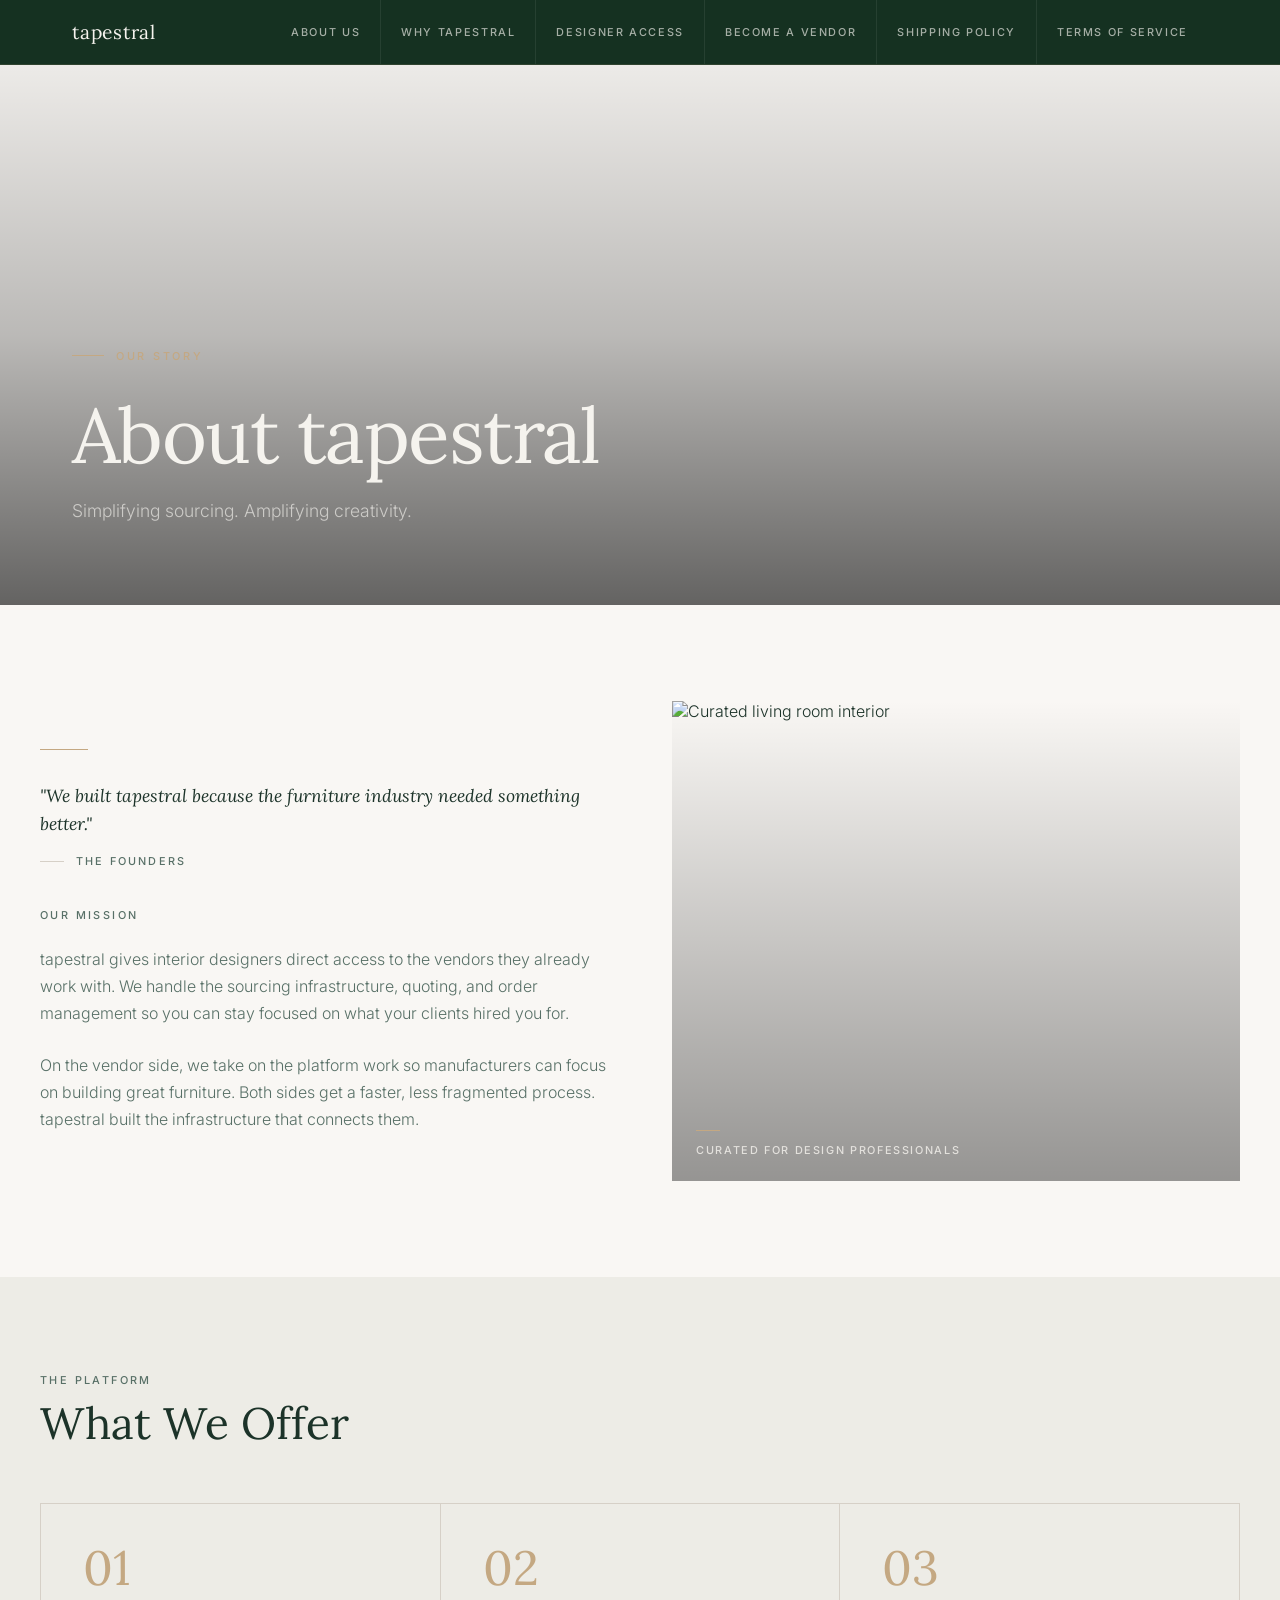
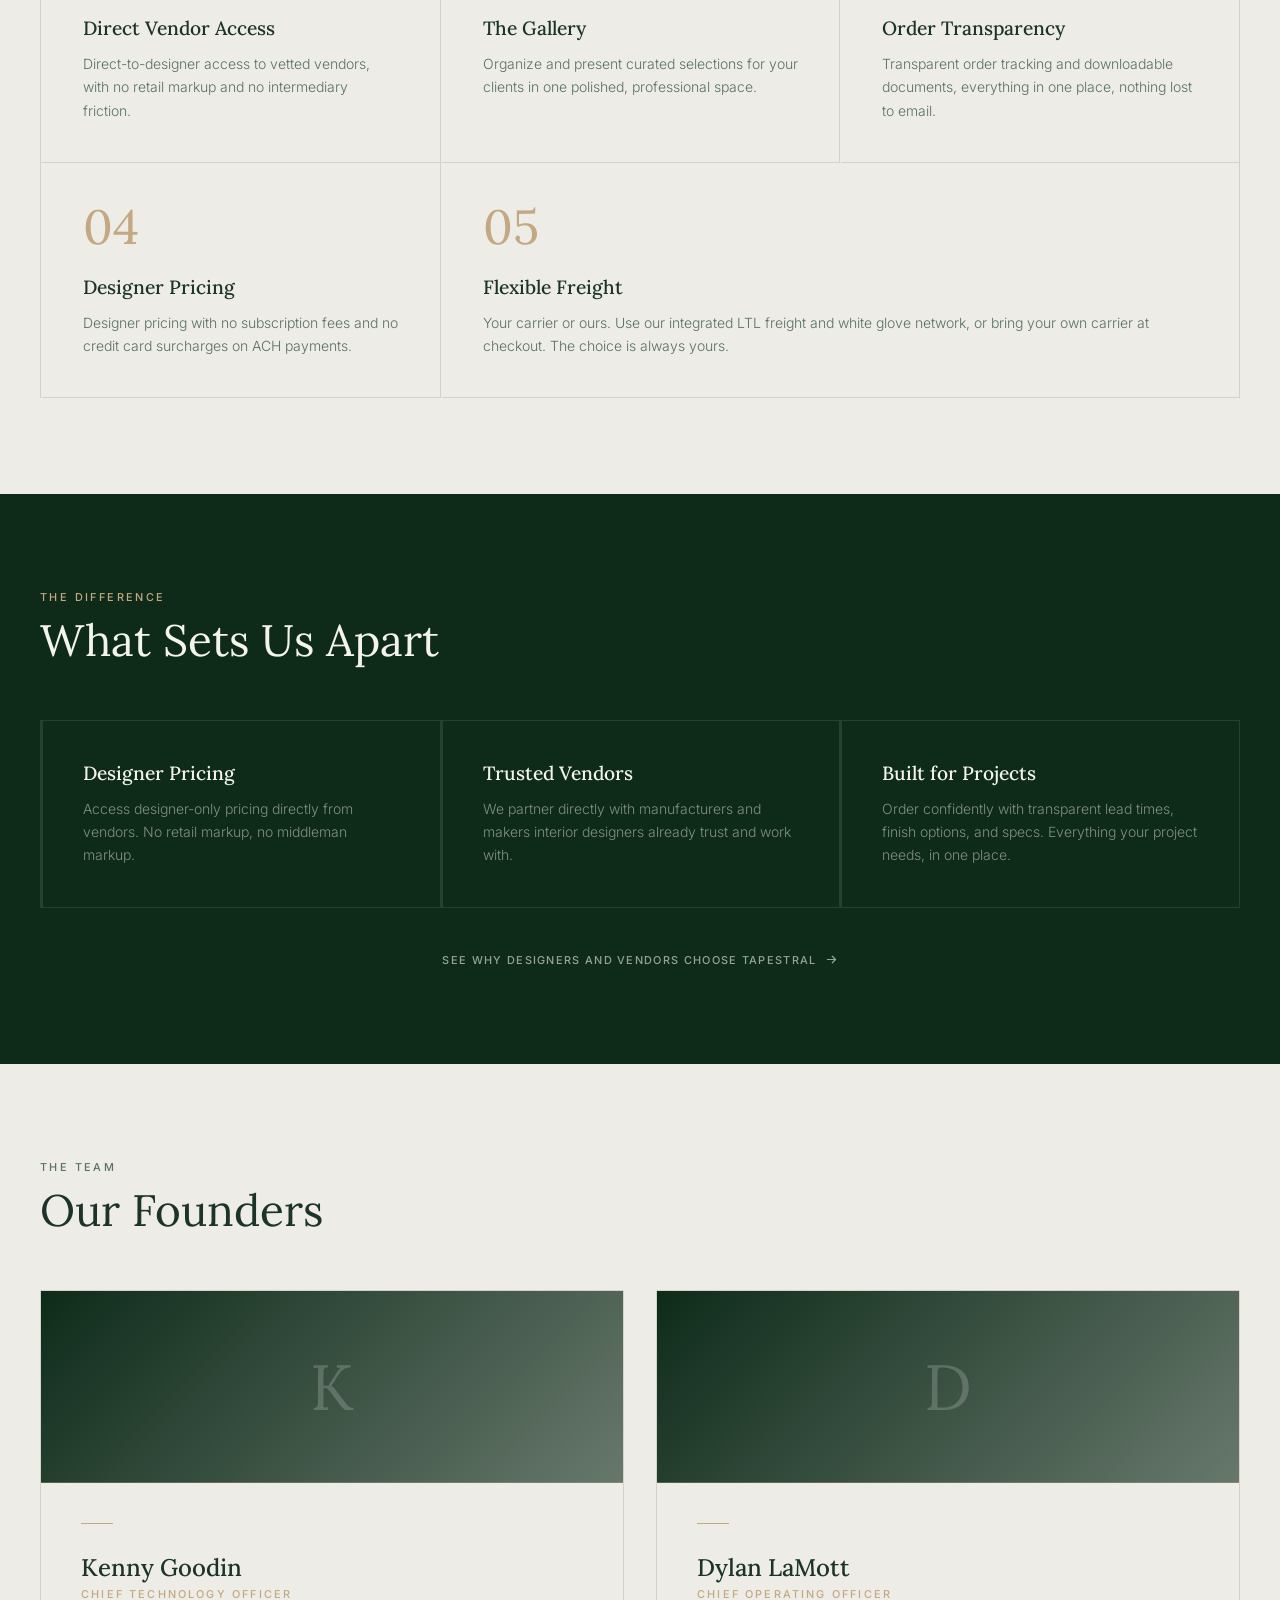
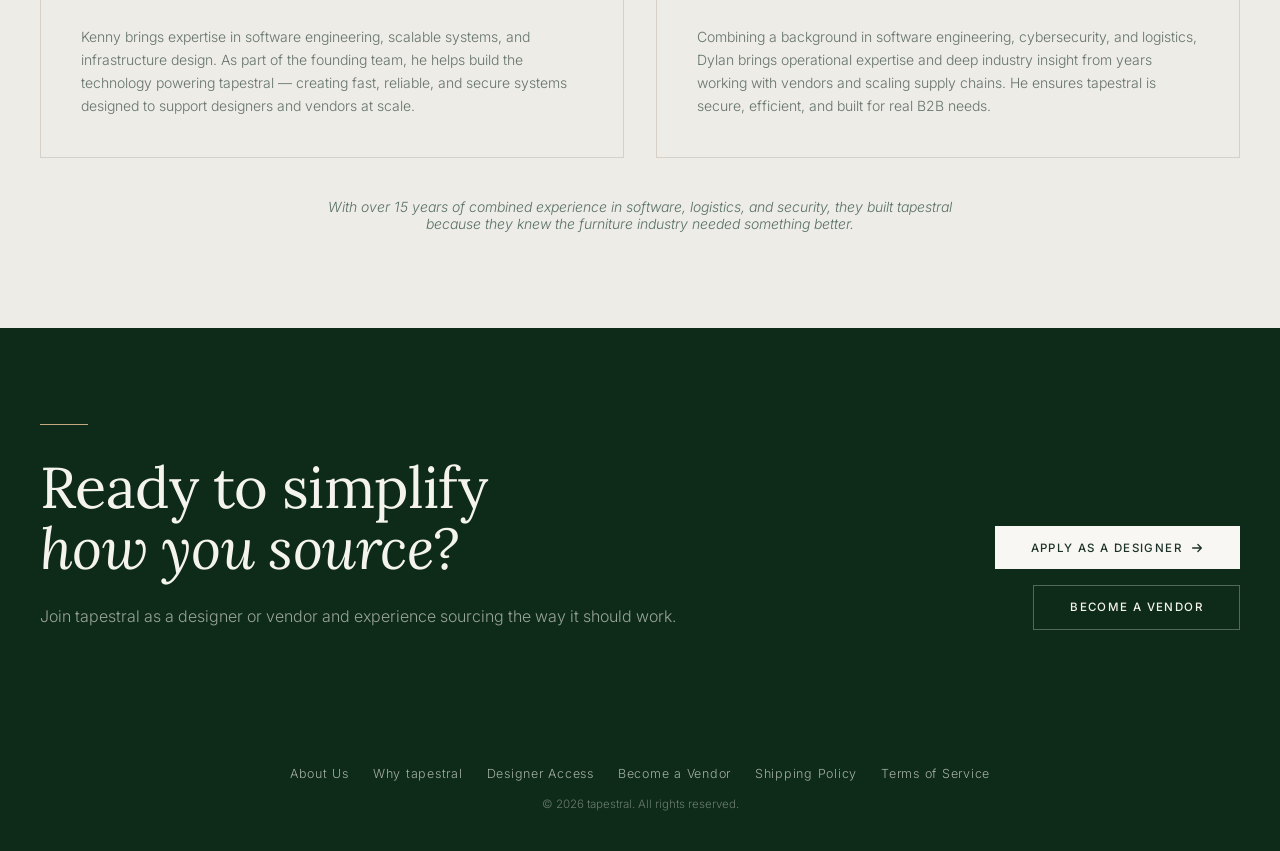
==== commit 71975799: "add shipping-policy" ====
--- a/about.html
+++ b/about.html
@@ -47,6 +47,7 @@
             <a href="why-tapestral.html">Why tapestral</a>
             <a href="designer-access.html">Designer Access</a>
             <a href="become-a-vendor.html">Become a Vendor</a>
+            <a href="shipping-policy.html">Shipping Policy</a>
             <a href="terms-of-service.html">Terms of Service</a>
         </div>
         <button class="hamburger" onclick="toggleMenu()" aria-label="Toggle menu">
@@ -57,6 +58,7 @@
             <a href="why-tapestral.html">Why tapestral</a>
             <a href="designer-access.html">Designer Access</a>
             <a href="become-a-vendor.html">Become a Vendor</a>
+            <a href="shipping-policy.html">Shipping Policy</a>
             <a href="terms-of-service.html">Terms of Service</a>
         </nav>
     </div>
@@ -254,6 +256,7 @@
             <a href="why-tapestral.html">Why tapestral</a>
             <a href="designer-access.html">Designer Access</a>
             <a href="become-a-vendor.html">Become a Vendor</a>
+            <a href="shipping-policy.html">Shipping Policy</a>
             <a href="terms-of-service.html">Terms of Service</a>
         </div>
         <div class="footer-copy">&copy; <span id="year"></span> tapestral. All rights reserved.</div>
--- a/style.css
+++ b/style.css
@@ -5,7 +5,7 @@
 :root {
   --bg:          #F9F7F4;
   --bg-muted:    #EDECE6;
-  --bg-dark:     #233027;
+  --bg-dark:     #0E2B1A;
   --text:        #1C3329;
   --text-muted:  #587067;
   --text-light:  #F5F3EE;
@@ -35,7 +35,7 @@
   position: sticky;
   top: 0;
   z-index: 100;
-  background: rgba(35, 48, 39, 0.97);
+  background: rgba(14, 43, 26, 0.97);
   backdrop-filter: blur(12px);
   -webkit-backdrop-filter: blur(12px);
   border-bottom: 1px solid rgba(196, 168, 130, 0.15);
@@ -114,7 +114,7 @@
   top: 64px;
   right: 1rem;
   z-index: 99;
-  background: rgba(35, 48, 39, 0.98);
+  background: rgba(14, 43, 26, 0.98);
   backdrop-filter: blur(12px);
   -webkit-backdrop-filter: blur(12px);
   border: 1px solid rgba(196, 168, 130, 0.2);
@@ -327,6 +327,9 @@
 .btn-light { background: var(--bg); color: var(--text); }
 .btn-light:hover { background: var(--bg-muted); }
 
+.btn-dark { background: var(--bg-dark); color: var(--text-light); }
+.btn-dark:hover { background: oklch(0.22 0.048 155); }
+
 .btn-ghost {
   border: 1px solid rgba(245, 243, 238, 0.30);
   color: var(--text-light);
@@ -474,6 +477,50 @@
 
 .bg-dark .card-body { color: rgba(245, 243, 238, 0.50); }
 
+.card-badge {
+  font-size: 0.68rem;
+  font-weight: 500;
+  letter-spacing: 0.2em;
+  text-transform: uppercase;
+  color: var(--bronze);
+  margin-bottom: 1rem;
+}
+
+.card-subitems {
+  margin-top: 1.25rem;
+  display: flex;
+  flex-direction: column;
+  gap: 0;
+}
+
+.card-subitem {
+  border-top: 1px solid var(--border);
+  padding-top: 1rem;
+  padding-bottom: 1rem;
+}
+
+.card-subitem:last-child { padding-bottom: 0; }
+
+.card-subitem-label {
+  display: block;
+  font-size: 0.68rem;
+  font-weight: 500;
+  letter-spacing: 0.18em;
+  text-transform: uppercase;
+  color: var(--text);
+  margin-bottom: 0.4rem;
+}
+
+.card-subitem-body {
+  font-size: 0.8125rem;
+  line-height: 1.65;
+  color: var(--text-muted);
+}
+
+.bg-dark .card-subitem { border-color: rgba(255,255,255,0.10); }
+.bg-dark .card-subitem-label { color: var(--text-light); }
+.bg-dark .card-subitem-body { color: rgba(245,243,238,0.50); }
+
 @media (min-width: 768px) { .grid-cols-2 { grid-template-columns: repeat(2, 1fr); } }
 @media (min-width: 768px) { .grid-cols-3 { grid-template-columns: repeat(3, 1fr); } }
 @media (min-width: 1024px){ .grid-cols-4 { grid-template-columns: repeat(4, 1fr); } }
@@ -784,7 +831,7 @@
 
 .founder-avatar {
   height: 12rem;
-  background: linear-gradient(135deg, var(--bg-dark), rgba(35,48,39,0.60));
+  background: linear-gradient(135deg, var(--bg-dark), rgba(14,43,26,0.60));
   display: flex;
   align-items: center;
   justify-content: center;
@@ -981,6 +1028,79 @@
 .bg-dark .link-arrow { color: rgba(245,243,238,0.60); }
 .bg-dark .link-arrow:hover { color: var(--text-light); }
 
+/* ── Legal Document ───────────────────────────────────────── */
+.legal-doc {
+  max-width: 760px;
+}
+
+.legal-section {
+  padding-bottom: 2.5rem;
+  border-bottom: 1px solid var(--border);
+  margin-bottom: 2.5rem;
+}
+
+.legal-section:last-child {
+  border-bottom: none;
+  margin-bottom: 0;
+  padding-bottom: 0;
+}
+
+.legal-heading {
+  font-family: 'Lora', serif;
+  font-size: 1.1rem;
+  font-weight: 600;
+  color: var(--text);
+  margin-bottom: 1rem;
+  letter-spacing: 0.01em;
+}
+
+.legal-body {
+  font-size: 0.9375rem;
+  line-height: 1.75;
+  color: var(--text-muted);
+  margin-bottom: 1rem;
+}
+
+.legal-body:last-child { margin-bottom: 0; }
+
+.legal-list {
+  list-style: none;
+  padding: 0;
+  margin: 0;
+  display: flex;
+  flex-direction: column;
+  gap: 0.875rem;
+}
+
+.legal-list li {
+  font-size: 0.9375rem;
+  line-height: 1.75;
+  color: var(--text-muted);
+  padding-left: 1.25rem;
+  position: relative;
+}
+
+.legal-list li::before {
+  content: '';
+  position: absolute;
+  left: 0;
+  top: 0.65em;
+  width: 5px;
+  height: 5px;
+  border-radius: 50%;
+  background: var(--bronze);
+}
+
+.legal-link {
+  color: var(--text);
+  text-decoration: underline;
+  text-underline-offset: 3px;
+  text-decoration-color: var(--bronze);
+  transition: color 0.2s;
+}
+
+.legal-link:hover { color: var(--bronze); }
+
 @media (max-width: 640px) {
   .section { padding: 4rem 1.5rem; }
   .editorial { padding: 8rem 1.5rem; }
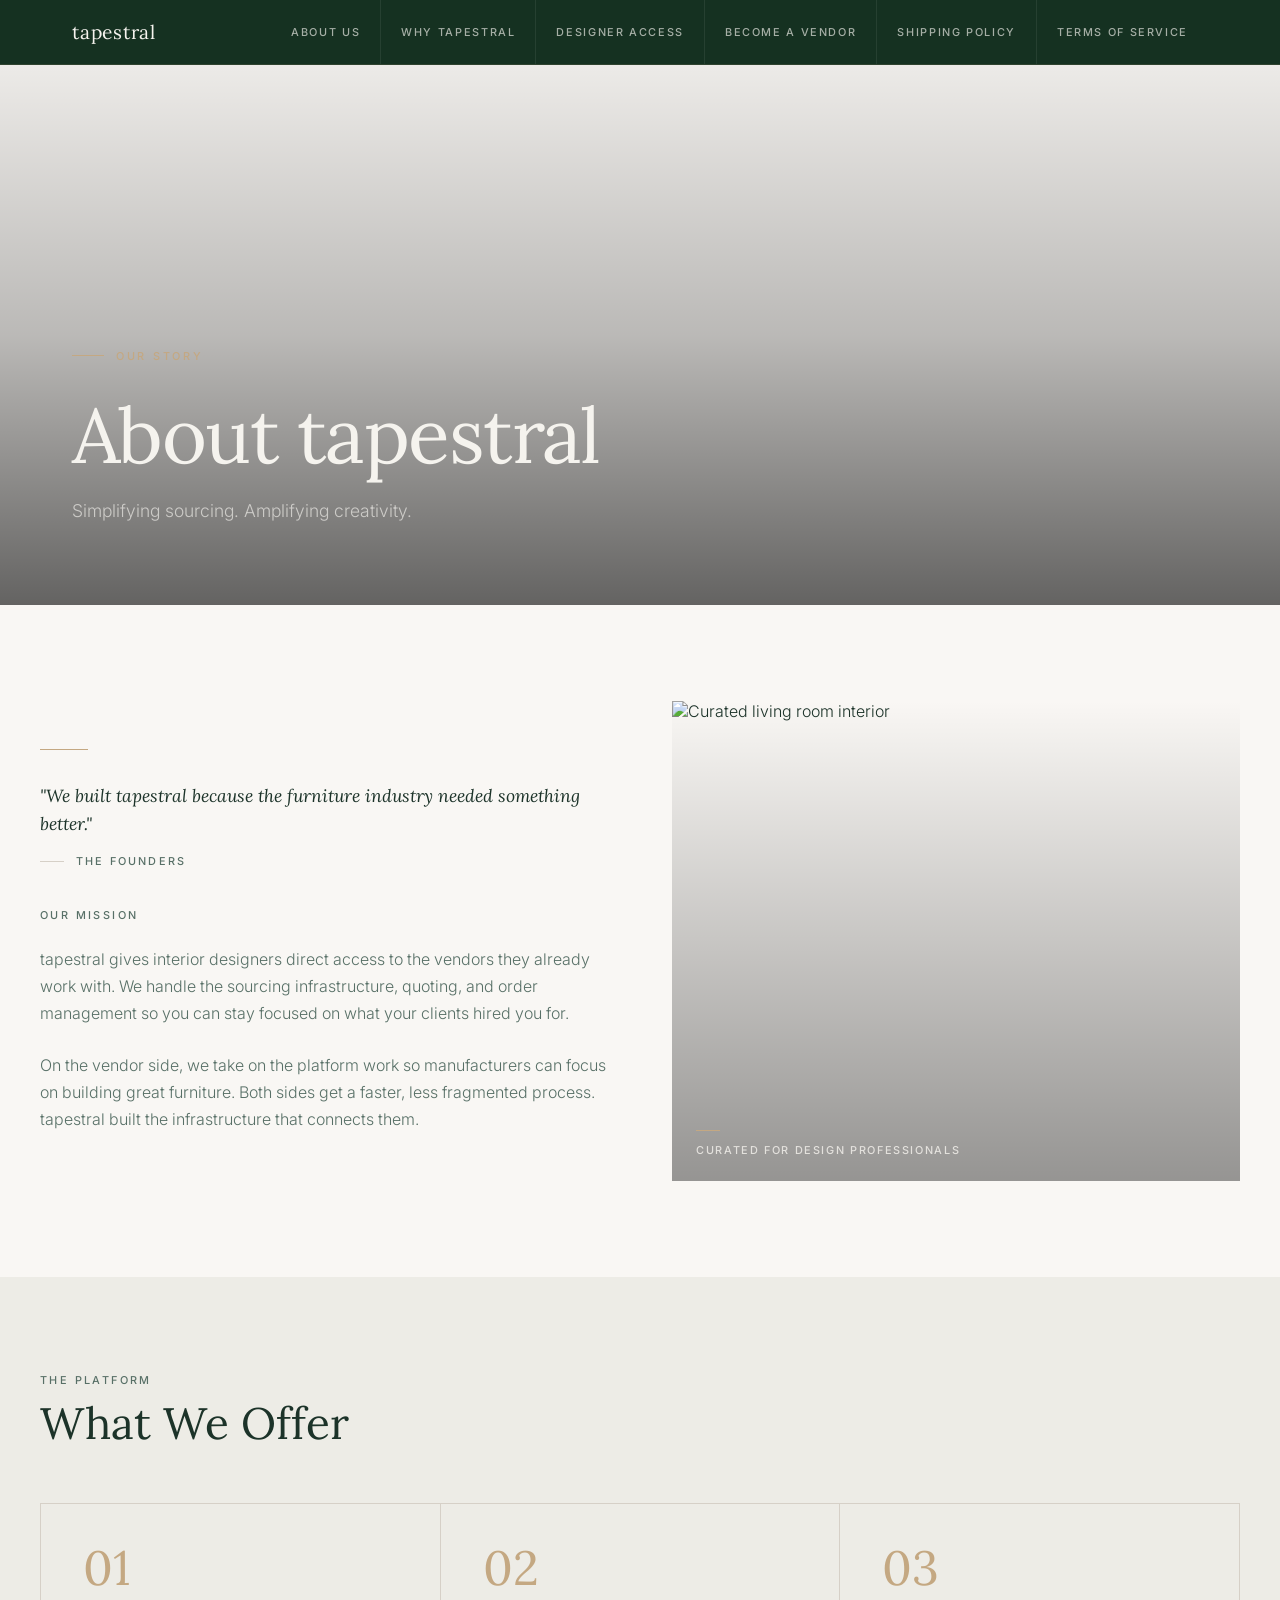
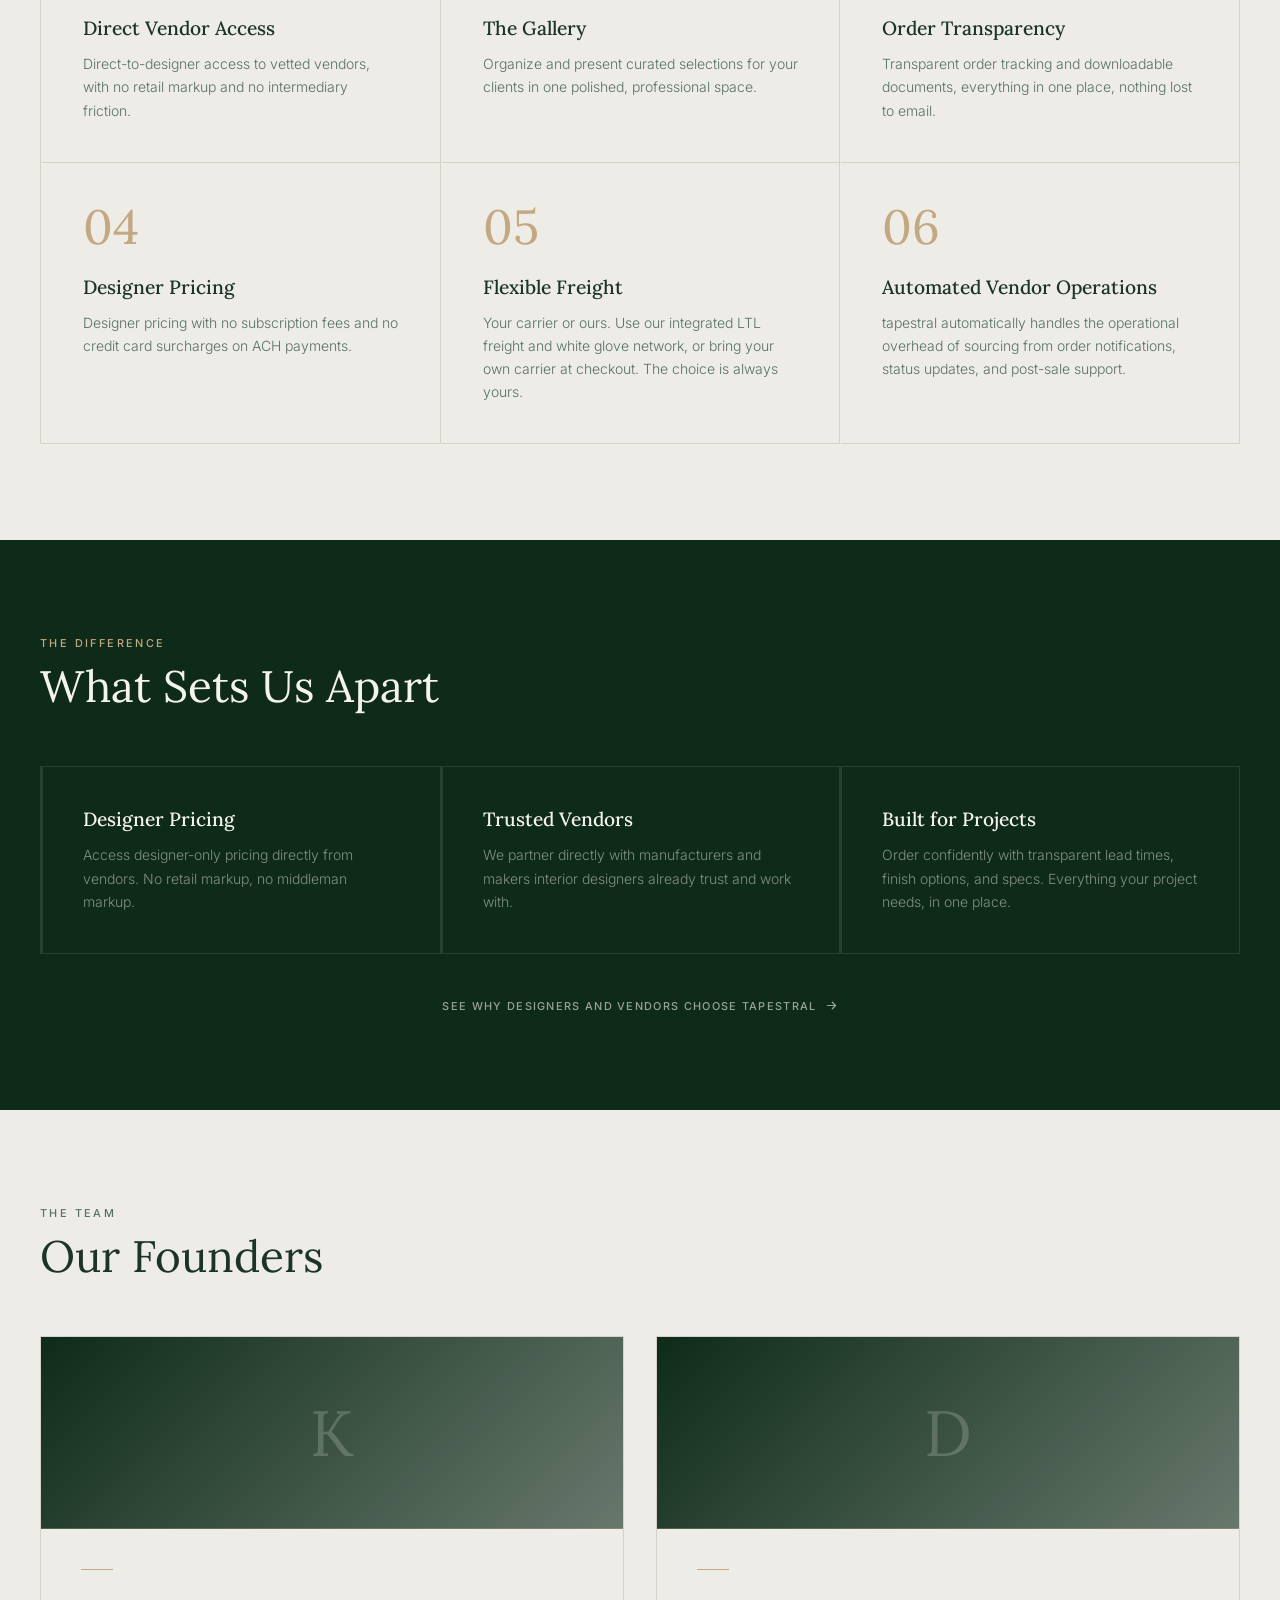
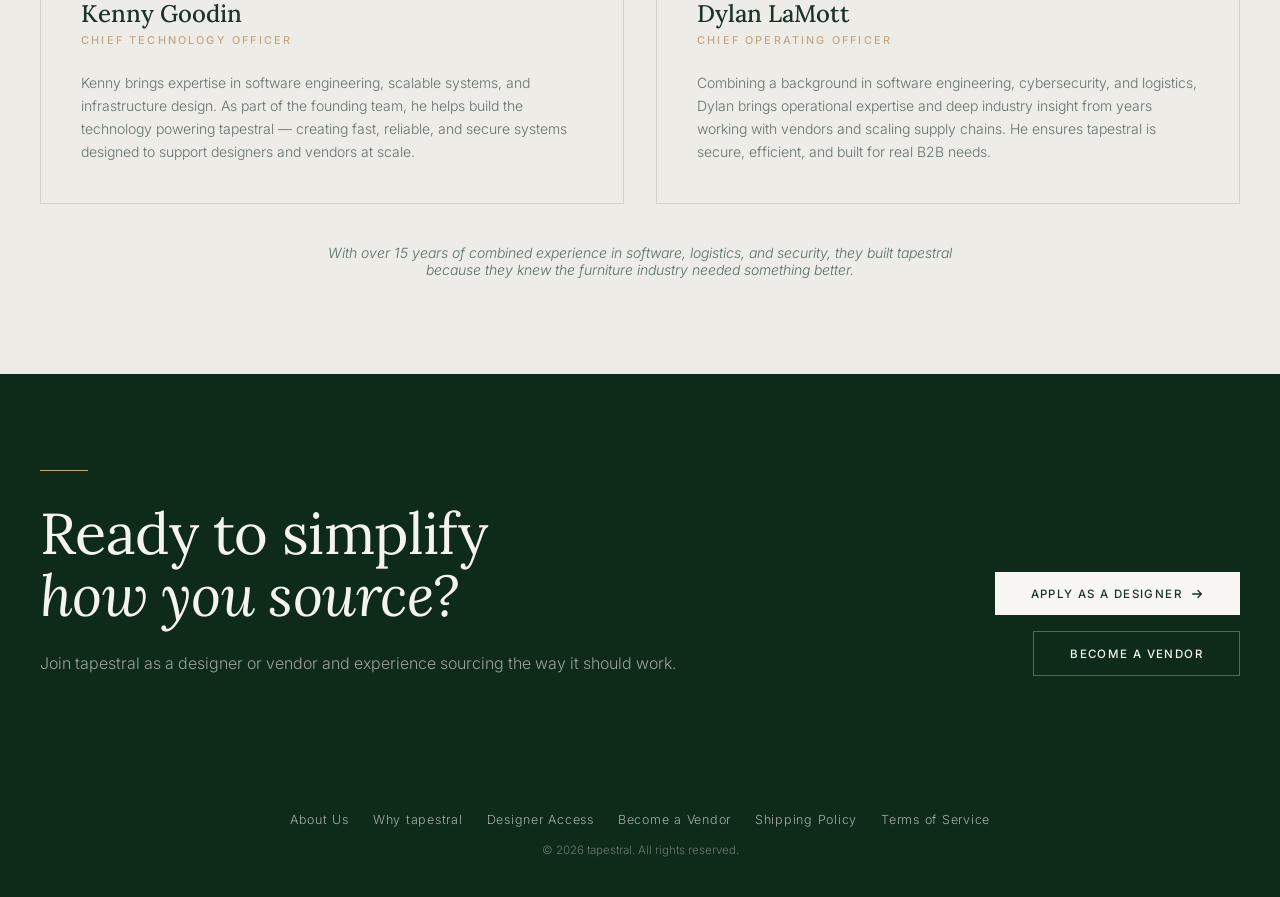
==== commit fe6e1efa: "app/src/routes/vendors: clarify intent" ====
--- a/about.html
+++ b/about.html
@@ -146,10 +146,15 @@
                 <h3 class="card-title">Designer Pricing</h3>
                 <p class="card-body">Designer pricing with no subscription fees and no credit card surcharges on ACH payments.</p>
             </div>
-            <div class="grid-card" style="grid-column: span 2">
+            <div class="grid-card">
                 <span class="card-num">05</span>
                 <h3 class="card-title">Flexible Freight</h3>
                 <p class="card-body">Your carrier or ours. Use our integrated LTL freight and white glove network, or bring your own carrier at checkout. The choice is always yours.</p>
+            </div>
+            <div class="grid-card">
+                <span class="card-num">06</span>
+                <h3 class="card-title">Automated Vendor Operations</h3>
+                <p class="card-body">tapestral automatically handles the operational overhead of sourcing from order notifications, status updates, and post-sale support.</p>
             </div>
         </div>
     </div>
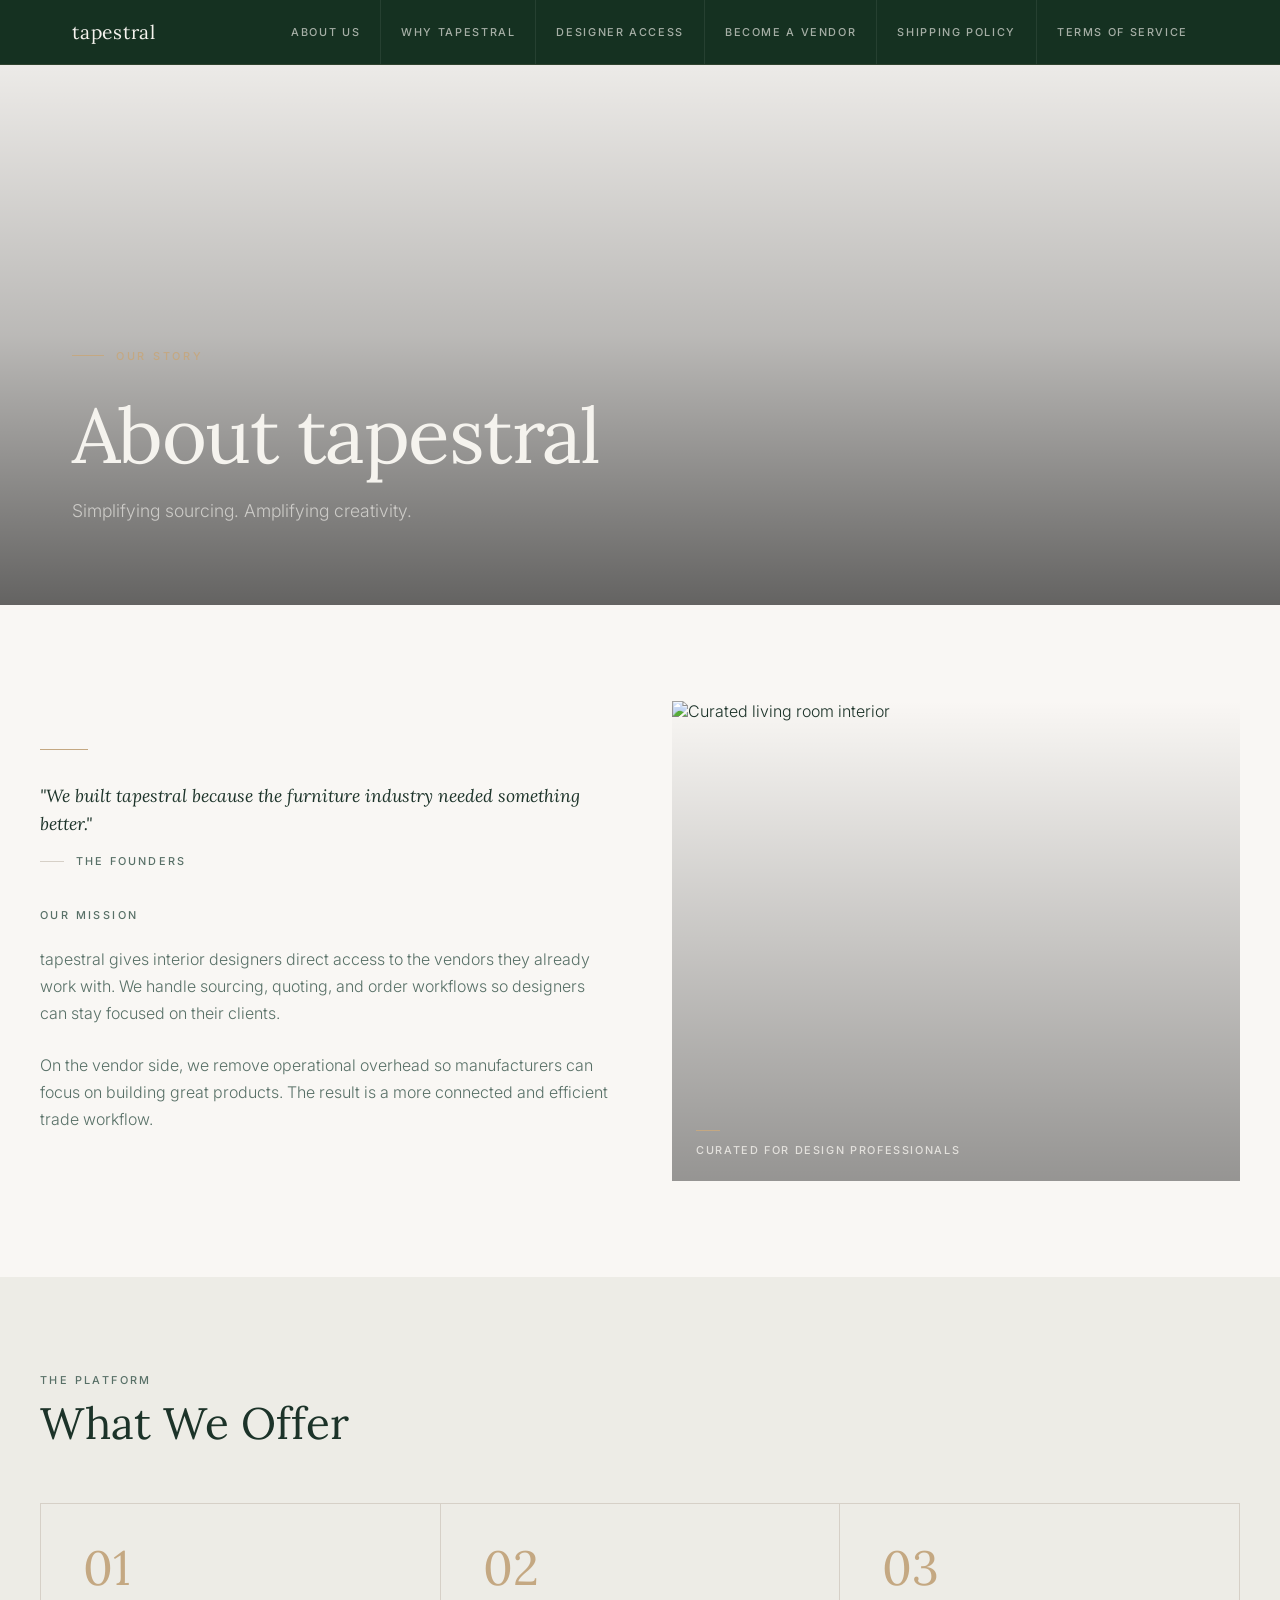
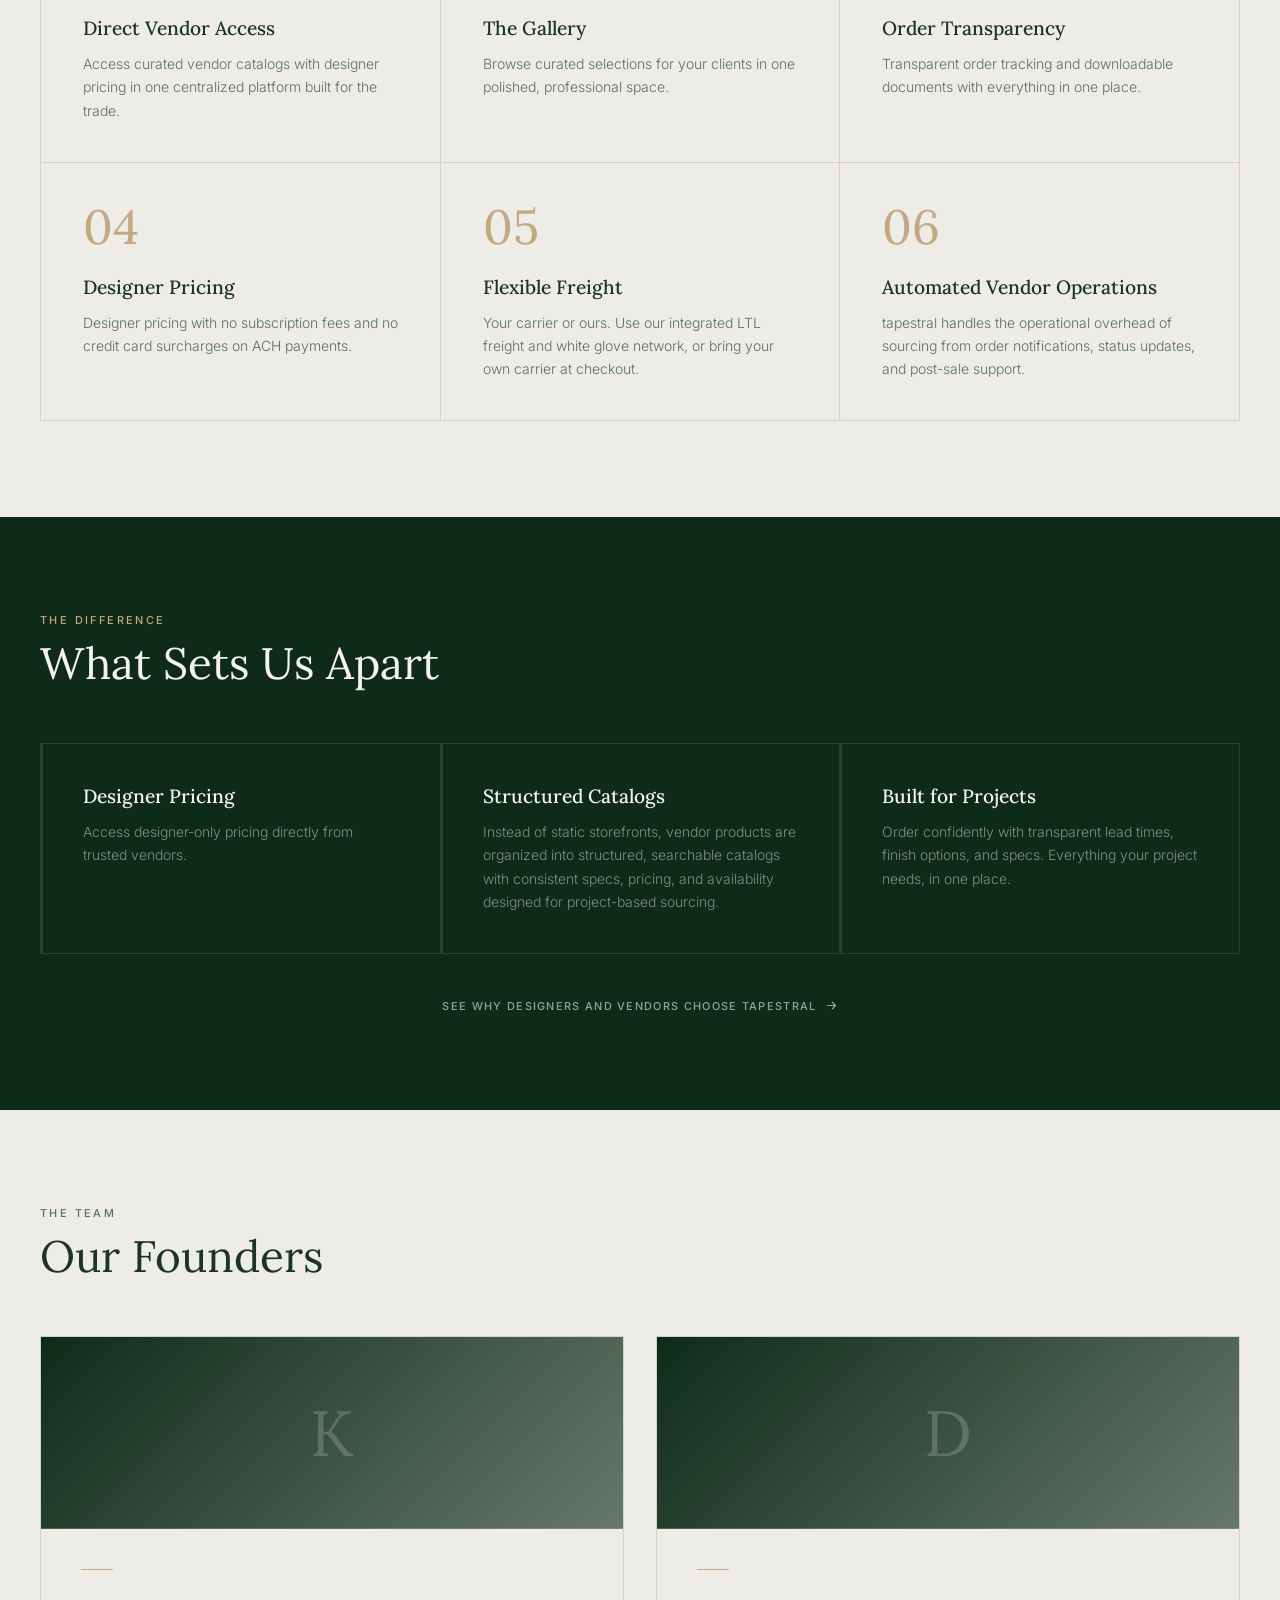
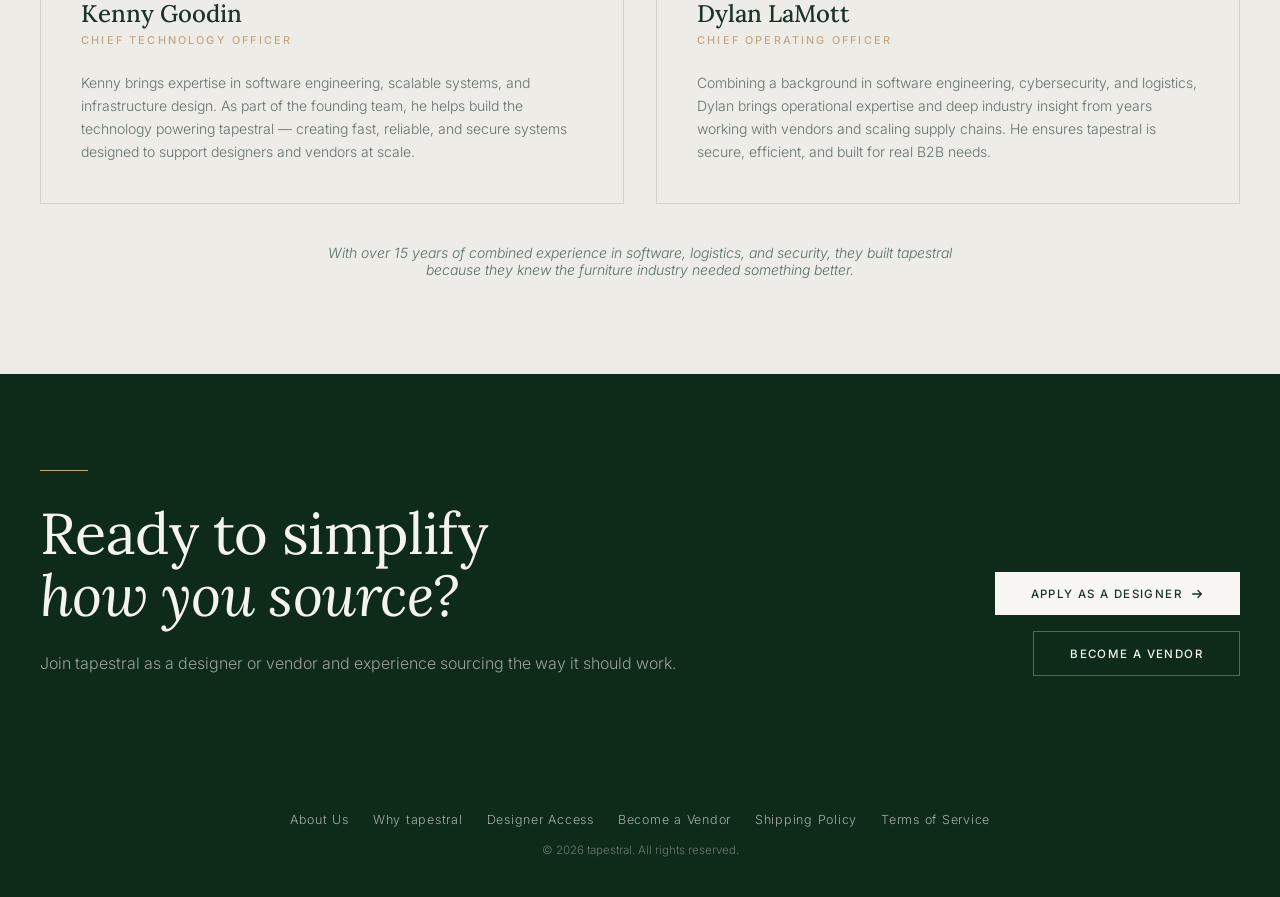
==== commit 3630f0a3: "update wording" ====
--- a/about.html
+++ b/about.html
@@ -93,15 +93,13 @@
                 <div class="mt-md">
                     <span class="section-label">Our Mission</span>
                     <p class="section-body mt-sm">
-                        tapestral gives interior designers direct access to the vendors they already work with.
-                        We handle the sourcing infrastructure, quoting, and order management so you can stay
-                        focused on what your clients hired you for.
+						tapestral gives interior designers direct access to the vendors they already work with. We
+						handle sourcing, quoting, and order workflows so designers can stay focused on their clients.
                     </p>
                     <p class="section-body mt-sm">
-                        On the vendor side, we take on the platform work so manufacturers can focus on building
-                        great furniture. Both sides get a faster, less fragmented process. tapestral built the
-                        infrastructure that connects them.
-                    </p>
+						On the vendor side, we remove operational overhead so manufacturers can focus on building
+						great products. The result is a more connected and efficient trade workflow.
+					</p>
                 </div>
             </div>
 
@@ -129,17 +127,17 @@
             <div class="grid-card">
                 <span class="card-num">01</span>
                 <h3 class="card-title">Direct Vendor Access</h3>
-                <p class="card-body">Direct-to-designer access to vetted vendors, with no retail markup and no intermediary friction.</p>
+                <p class="card-body">Access curated vendor catalogs with designer pricing in one centralized platform built for the trade.</p>
             </div>
             <div class="grid-card">
                 <span class="card-num">02</span>
                 <h3 class="card-title">The Gallery</h3>
-                <p class="card-body">Organize and present curated selections for your clients in one polished, professional space.</p>
+                <p class="card-body">Browse curated selections for your clients in one polished, professional space.</p>
             </div>
             <div class="grid-card">
                 <span class="card-num">03</span>
                 <h3 class="card-title">Order Transparency</h3>
-                <p class="card-body">Transparent order tracking and downloadable documents, everything in one place, nothing lost to email.</p>
+                <p class="card-body">Transparent order tracking and downloadable documents with everything in one place.</p>
             </div>
             <div class="grid-card">
                 <span class="card-num">04</span>
@@ -149,12 +147,12 @@
             <div class="grid-card">
                 <span class="card-num">05</span>
                 <h3 class="card-title">Flexible Freight</h3>
-                <p class="card-body">Your carrier or ours. Use our integrated LTL freight and white glove network, or bring your own carrier at checkout. The choice is always yours.</p>
+                <p class="card-body">Your carrier or ours. Use our integrated LTL freight and white glove network, or bring your own carrier at checkout.</p>
             </div>
             <div class="grid-card">
                 <span class="card-num">06</span>
                 <h3 class="card-title">Automated Vendor Operations</h3>
-                <p class="card-body">tapestral automatically handles the operational overhead of sourcing from order notifications, status updates, and post-sale support.</p>
+                <p class="card-body">tapestral handles the operational overhead of sourcing from order notifications, status updates, and post-sale support.</p>
             </div>
         </div>
     </div>
@@ -171,11 +169,11 @@
         <div class="grid-border grid-cols-3 will-reveal">
             <div class="grid-card">
                 <h3 class="card-title">Designer Pricing</h3>
-                <p class="card-body">Access designer-only pricing directly from vendors. No retail markup, no middleman markup.</p>
-            </div>
-            <div class="grid-card">
-                <h3 class="card-title">Trusted Vendors</h3>
-                <p class="card-body">We partner directly with manufacturers and makers interior designers already trust and work with.</p>
+                <p class="card-body">Access designer-only pricing directly from trusted vendors.</p>
+            </div>
+            <div class="grid-card">
+                <h3 class="card-title">Structured Catalogs</h3>
+                <p class="card-body">Instead of static storefronts, vendor products are organized into structured, searchable catalogs with consistent specs, pricing, and availability designed for project-based sourcing.</p>
             </div>
             <div class="grid-card">
                 <h3 class="card-title">Built for Projects</h3>
